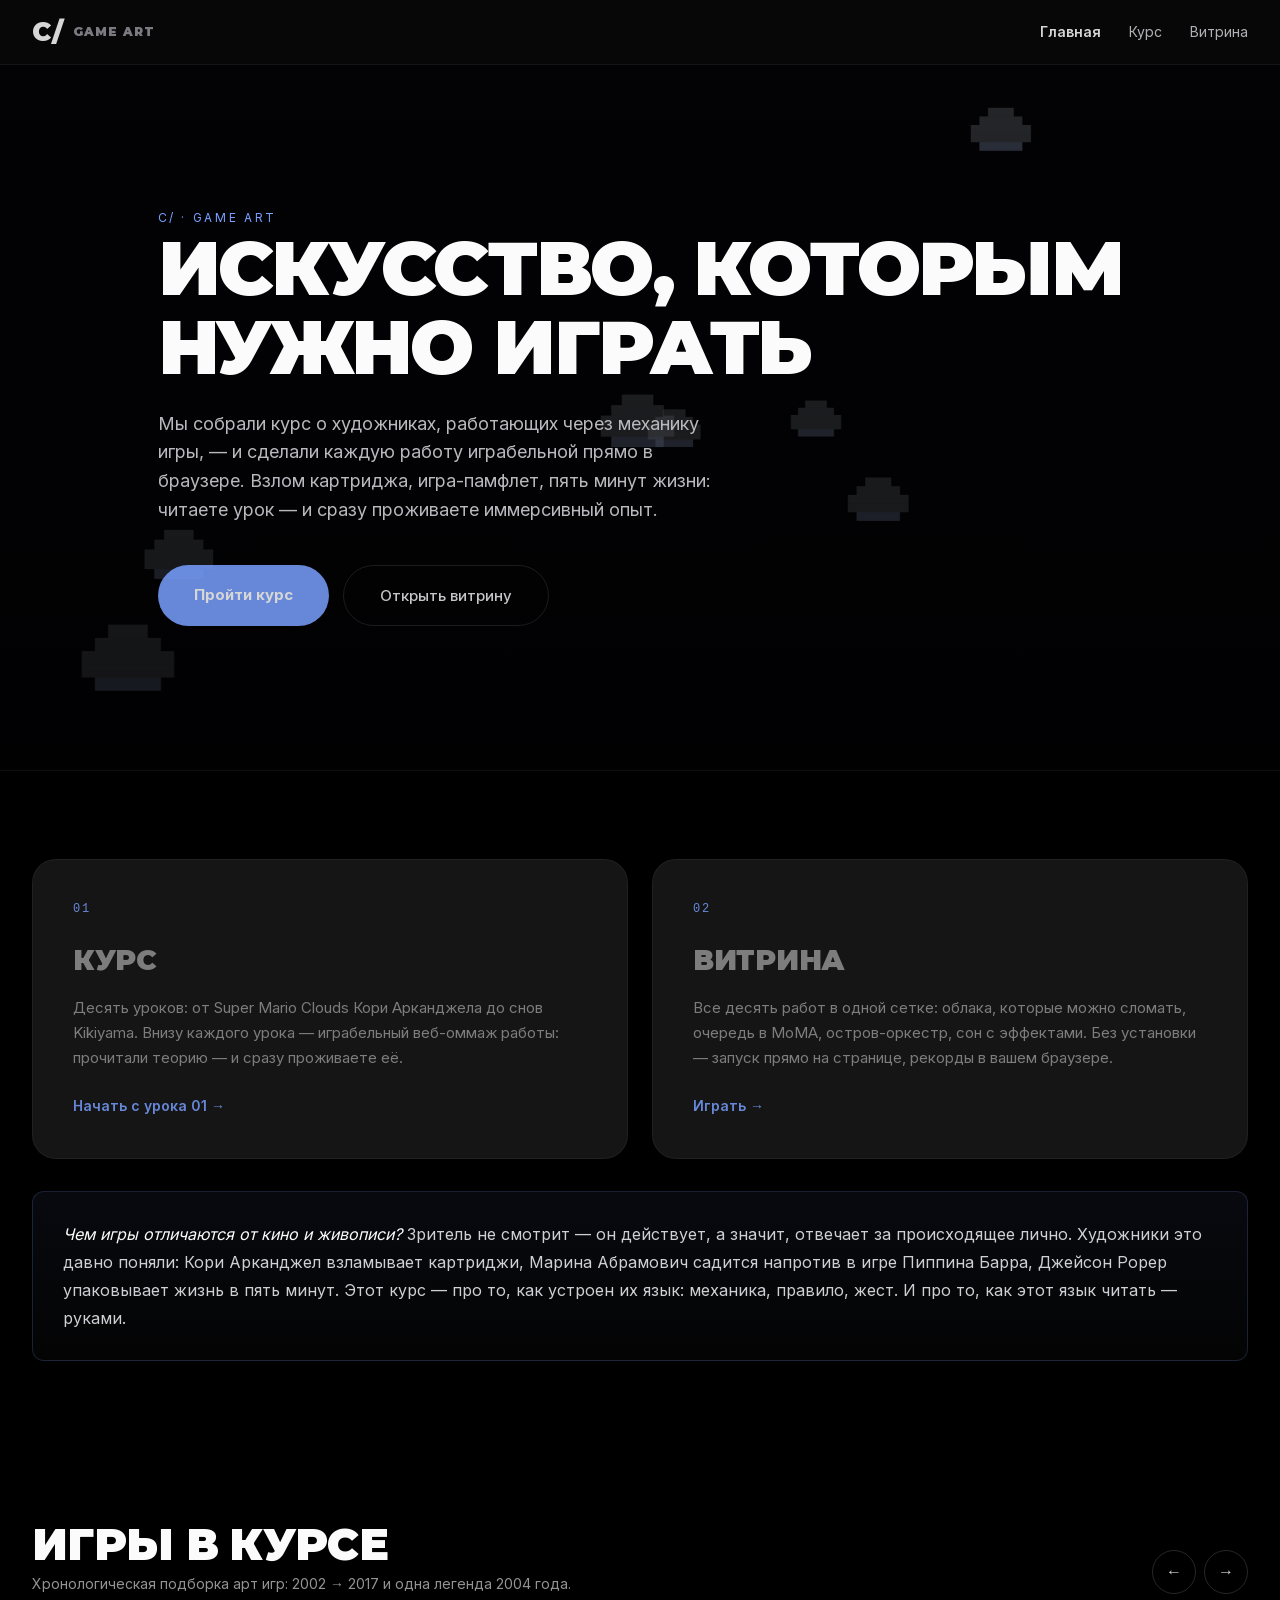
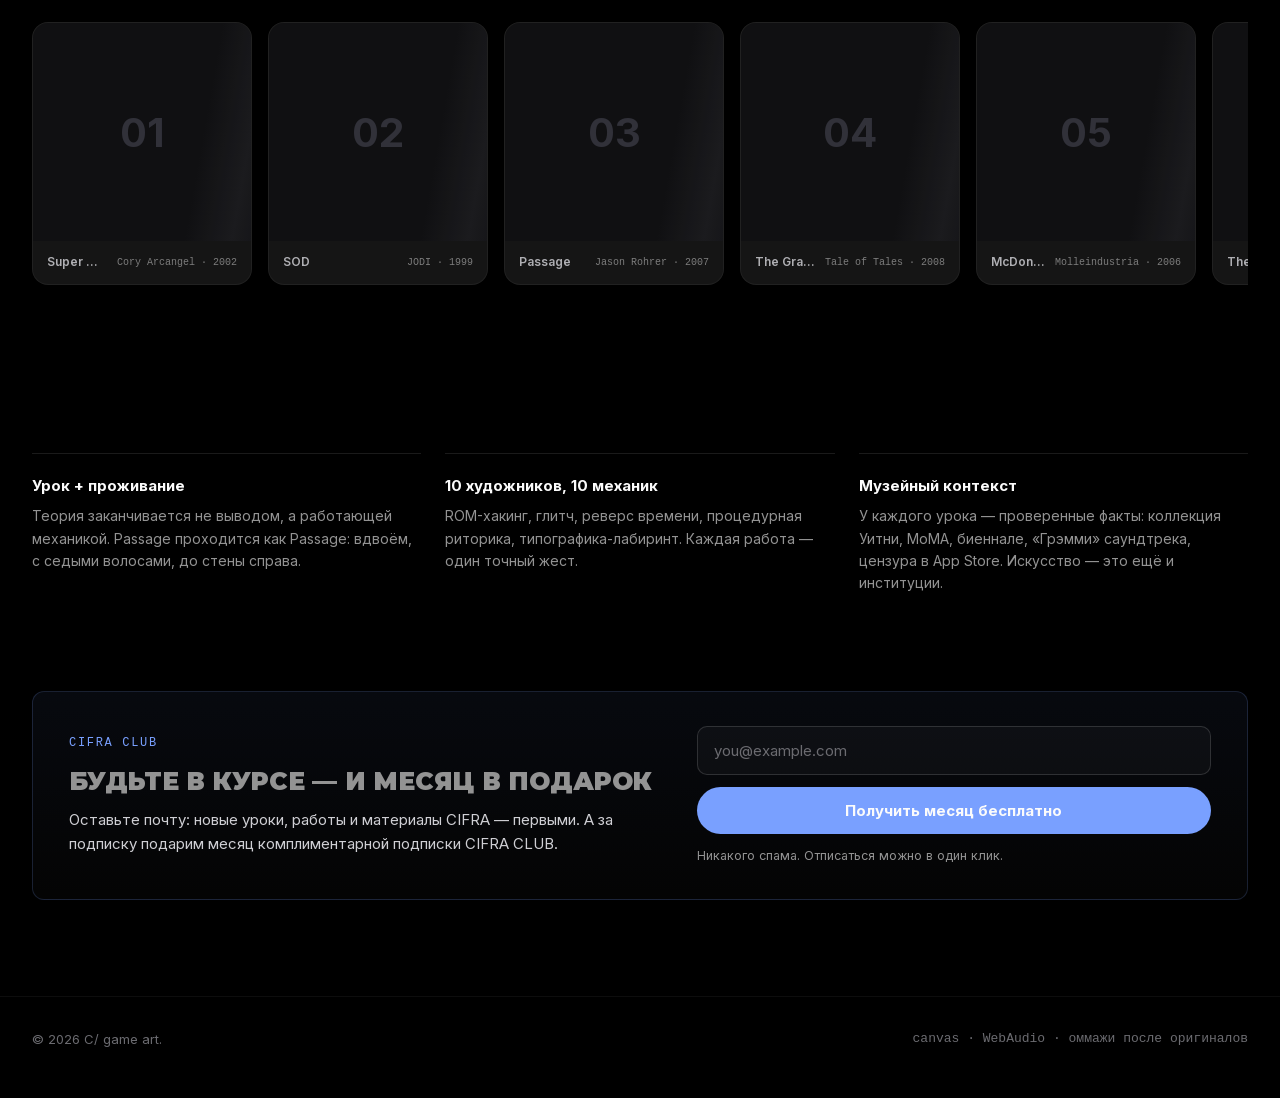
==== index.html @ 7f872459 "Тач-кнопки под игровым полем + ссылки на оригиналы (Steam/сайты) + фикс верстки урока" ====
<!DOCTYPE html>
<html lang="ru">
<head>
  <meta charset="UTF-8" />
  <meta name="viewport" content="width=device-width, initial-scale=1.0" />
  <title>C/ game art — курс и витрина арт-игр</title>
  <link rel="stylesheet" href="assets/styles.css" />
  <link rel="stylesheet" href="assets/games.css" />
</head>
<body>
  <header class="site-header">
    <div class="wrap">
      <a class="brand" href="index.html">C/<span class="brand-sub">game art</span></a>
      <nav class="nav">
        <a href="index.html" class="active">Главная</a>
        <a href="course.html">Курс</a>
        <a href="arcade.html">Витрина</a>
      </nav>
    </div>
  </header>

  <section class="landing-hero">
    <canvas id="heroCanvas"></canvas>
    <div class="wrap">
      <div class="ga-hero-kicker">C/ · Game Art</div>
      <h1>Искусство, которым<br />нужно играть</h1>
      <p class="hero-sub">Мы собрали курс о художниках, работающих через механику игры, — и сделали каждую работу играбельной прямо в браузере. Взлом картриджа, игра-памфлет, пять минут жизни: читаете урок — и сразу проживаете иммерсивный опыт.</p>
      <div class="hero-cta">
        <a class="btn btn-primary btn-xl" href="course.html">Пройти курс</a>
        <a class="btn btn-ghost btn-xl" href="arcade.html">Открыть витрину</a>
      </div>
    </div>
  </section>

  <main class="wrap">
    <div class="path-grid">
      <a class="path-card" href="course.html">
        <div class="num">01</div>
        <h3>Курс</h3>
        <p>Десять уроков: от Super Mario Clouds Кори Арканджела до снов Kikiyama. Внизу каждого урока — играбельный веб-оммаж работы: прочитали теорию — и сразу проживаете её.</p>
        <span class="go">Начать с урока 01 →</span>
      </a>
      <a class="path-card" href="arcade.html">
        <div class="num">02</div>
        <h3>Витрина</h3>
        <p>Все десять работ в одной сетке: облака, которые можно сломать, очередь в MoMA, остров-оркестр, сон с эффектами. Без установки — запуск прямо на странице, рекорды в вашем браузере.</p>
        <span class="go">Играть →</span>
      </a>
    </div>

    <div class="ga-manifesto">
      <p><em>Чем игры отличаются от кино и живописи?</em> Зритель не смотрит — он действует, а значит, отвечает за происходящее лично. Художники это давно поняли: Кори Арканджел взламывает картриджи, Марина Абрамович садится напротив в игре Пиппина Барра, Джейсон Рорер упаковывает жизнь в пять минут. Этот курс — про то, как устроен их язык: механика, правило, жест. И про то, как этот язык читать — руками.</p>
    </div>

    <section class="landing-gallery">
      <div class="section-head">
        <div>
          <h2>Игры в курсе</h2>
          <p>Хронологическая подборка арт игр: 2002 → 2017 и одна легенда 2004 года.</p>
        </div>
        <div class="lg-nav">
          <button class="lg-arrow" id="lgPrev" aria-label="Назад">←</button>
          <button class="lg-arrow" id="lgNext" aria-label="Вперёд">→</button>
        </div>
      </div>
      <div class="lg-track" id="lgTrack"></div>
    </section>

    <div class="features">
      <div class="feature">
        <h4>Урок + проживание</h4>
        <p>Теория заканчивается не выводом, а работающей механикой. Passage проходится как Passage: вдвоём, с седыми волосами, до стены справа.</p>
      </div>
      <div class="feature">
        <h4>10 художников, 10 механик</h4>
        <p>ROM-хакинг, глитч, реверс времени, процедурная риторика, типографика-лабиринт. Каждая работа — один точный жест.</p>
      </div>
      <div class="feature">
        <h4>Музейный контекст</h4>
        <p>У каждого урока — проверенные факты: коллекция Уитни, MoMA, биеннале, «Грэмми» саундтрека, цензура в App Store. Искусство — это ещё и институции.</p>
      </div>
    </div>

    <section class="ga-subscribe">
      <div class="ga-sub-text">
        <div class="ga-sub-kicker">CIFRA CLUB</div>
        <h3>Будьте в курсе — и месяц в подарок</h3>
        <p>Оставьте почту: новые уроки, работы и материалы CIFRA — первыми. А за подписку подарим месяц комплиментарной подписки CIFRA CLUB.</p>
      </div>
      <form class="ga-sub-form" id="subForm" novalidate>
        <input type="email" id="subEmail" placeholder="you@example.com" autocomplete="email" inputmode="email" required />
        <button type="submit" class="btn btn-primary">Получить месяц бесплатно</button>
        <p class="ga-sub-note">Никакого спама. Отписаться можно в один клик.</p>
      </form>
    </section>
  </main>

  <footer>
    <div class="wrap">
      <span>© 2026 C/ game art.</span>
      <span class="mono" style="color:#6b6b70;">canvas · WebAudio · оммажи после оригиналов</span>
    </div>
  </footer>

  <script>
    // Фон героя: пиксельные облака, дрейф и глитч-помехи (после Arcangel & JODI)
    (function () {
      const cv = document.getElementById('heroCanvas');
      const ctx = cv.getContext('2d');
      const reduced = window.matchMedia && window.matchMedia('(prefers-reduced-motion: reduce)').matches;
      let W = 0, H = 0, clouds = [], glitches = [], t = 0;
      function resize() {
        W = cv.width = cv.clientWidth; H = cv.height = cv.clientHeight;
        ctx.fillStyle = '#05060a'; ctx.fillRect(0, 0, W, H);
        clouds = [];
        const n = Math.max(6, Math.floor(W / 180));
        for (let i = 0; i < n; i++) clouds.push({ x: Math.random() * W, y: 30 + Math.random() * (H - 120), s: 0.7 + Math.random() * 1.3, v: 0.2 + Math.random() * 0.5 });
      }
      function cloud(x, y, k) {
        const u = 7 * k;
        ctx.fillStyle = 'rgba(235,238,255,0.16)';
        [[1,5],[0,7],[0,7],[1,5]].forEach((r, i) => ctx.fillRect(x + r[0] * u, y + i * u, r[1] * u, u));
        ctx.fillRect(x + 2 * u, y - u, 3 * u, u);
        ctx.fillStyle = 'rgba(121,160,255,0.10)';
        ctx.fillRect(x + u, y + 3 * u, 5 * u, u);
      }
      function frame() {
        t += 0.016;
        ctx.fillStyle = 'rgba(5,6,10,0.28)'; ctx.fillRect(0, 0, W, H);
        clouds.forEach(c => {
          c.x -= c.v; if (c.x < -140) { c.x = W + 40; c.y = 30 + Math.random() * (H - 120); }
          cloud(c.x, c.y, c.s);
        });
        // глитч-вспышки
        if (Math.random() < 0.03) glitches.push({ y: Math.random() * H, life: 0.12 + Math.random() * 0.15 });
        glitches = glitches.filter(g => (g.life -= 0.016) > 0);
        glitches.forEach(g => {
          ctx.fillStyle = Math.random() > 0.5 ? 'rgba(121,160,255,0.5)' : 'rgba(255,255,255,0.6)';
          ctx.fillRect(Math.random() * W * 0.8, g.y, 40 + Math.random() * 200, 3);
        });
        // редкий ASCII-шум
        if (Math.random() < 0.008) {
          ctx.font = '12px monospace'; ctx.fillStyle = 'rgba(155,227,107,0.5)';
          for (let i = 0; i < 6; i++) ctx.fillText(String.fromCharCode(33 + (Math.random() * 90) | 0), Math.random() * W, Math.random() * H);
        }
        if (!reduced) requestAnimationFrame(frame);
      }
      resize(); window.addEventListener('resize', resize);
      requestAnimationFrame(frame);
    })();

    // Лента работ: карточки-ссылки на витрину
    (function () {
      const track = document.getElementById('lgTrack');
      document.getElementById('lgPrev').addEventListener('click', () => track.scrollBy({ left: -480, behavior: 'smooth' }));
      document.getElementById('lgNext').addEventListener('click', () => track.scrollBy({ left: 480, behavior: 'smooth' }));
      const WORKS = [
        ['Super Mario Clouds', 'Cory Arcangel', '2002'],
        ['SOD', 'JODI', '1999'],
        ['Passage', 'Jason Rohrer', '2007'],
        ['The Graveyard', 'Tale of Tales', '2008'],
        ['McDonald\'s Videogame', 'Molleindustria', '2006'],
        ['The Artist Is Present', 'Pippin Barr', '2011'],
        ['Proteus', 'Ed Key & David Kanaga', '2013'],
        ['Everything', 'David OReilly', '2017'],
        ['DEVICE 6', 'Simogo', '2013'],
        ['Yume Nikki', 'Kikiyama', '2004'],
      ];
      WORKS.forEach((w, i) => {
        const a = document.createElement('a');
        a.className = 'lg-card';
        a.href = 'arcade.html';
        a.innerHTML = '<div class="lg-skeleton" style="display:flex;align-items:center;justify-content:center;color:#3a3a44;font:700 40px Inter,sans-serif;">' +
          String(i + 1).padStart(2, '0') + '</div>' +
          '<div class="lg-meta"><span class="lg-algo">' + w[0] + '</span><span class="lg-seed">' + w[1] + ' · ' + w[2] + '</span></div>';
        track.appendChild(a);
      });
    })();
  </script>

  <script>
    // Подписка CIFRA CLUB: валидация, сохранение локально, состояние «готово»
    (function () {
      const form = document.getElementById('subForm');
      if (!form) return;
      const KEY = 'ga-subscribers';
      const input = document.getElementById('subEmail');
      const done = (email) => {
        form.innerHTML = '<p class="ga-sub-ok">Готово! На <b>' + email.replace(/</g, '&lt;') +
          '</b> придёт письмо — месяц CIFRA CLUB уже ваш.</p>';
      };
      try {
        const saved = JSON.parse(localStorage.getItem(KEY) || '[]');
        if (saved.length) input.value = saved[saved.length - 1];
      } catch (e) { /* приватный режим */ }
      input.addEventListener('input', () => input.classList.remove('ga-sub-err'));
      form.addEventListener('submit', (e) => {
        e.preventDefault();
        const email = (input.value || '').trim();
        if (!/^[^\s@]+@[^\s@]+\.[^\s@]{2,}$/.test(email)) {
          input.classList.add('ga-sub-err');
          input.focus();
          return;
        }
        try {
          const list = JSON.parse(localStorage.getItem(KEY) || '[]');
          list.push(email);
          localStorage.setItem(KEY, JSON.stringify(list));
        } catch (err) { /* приватный режим */ }
        done(email);
      });
    })();
  </script>
</body>
</html>
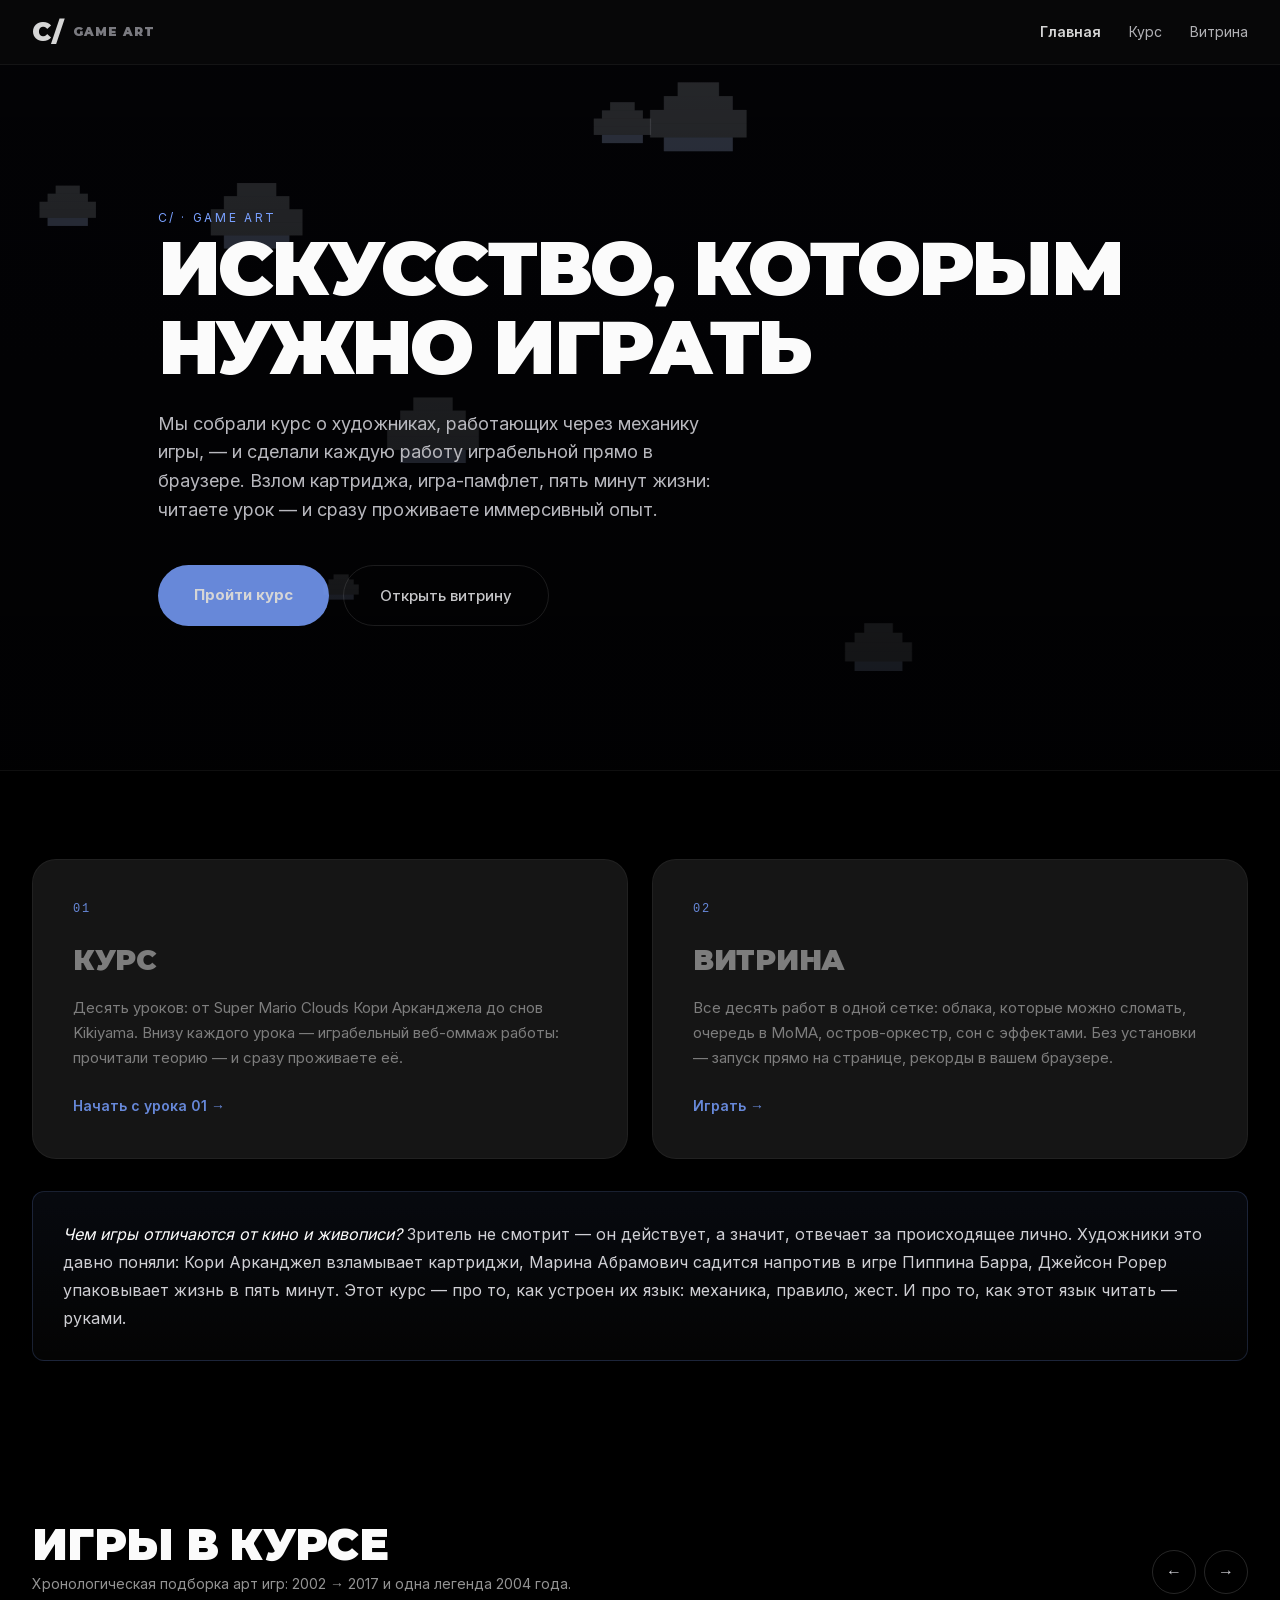
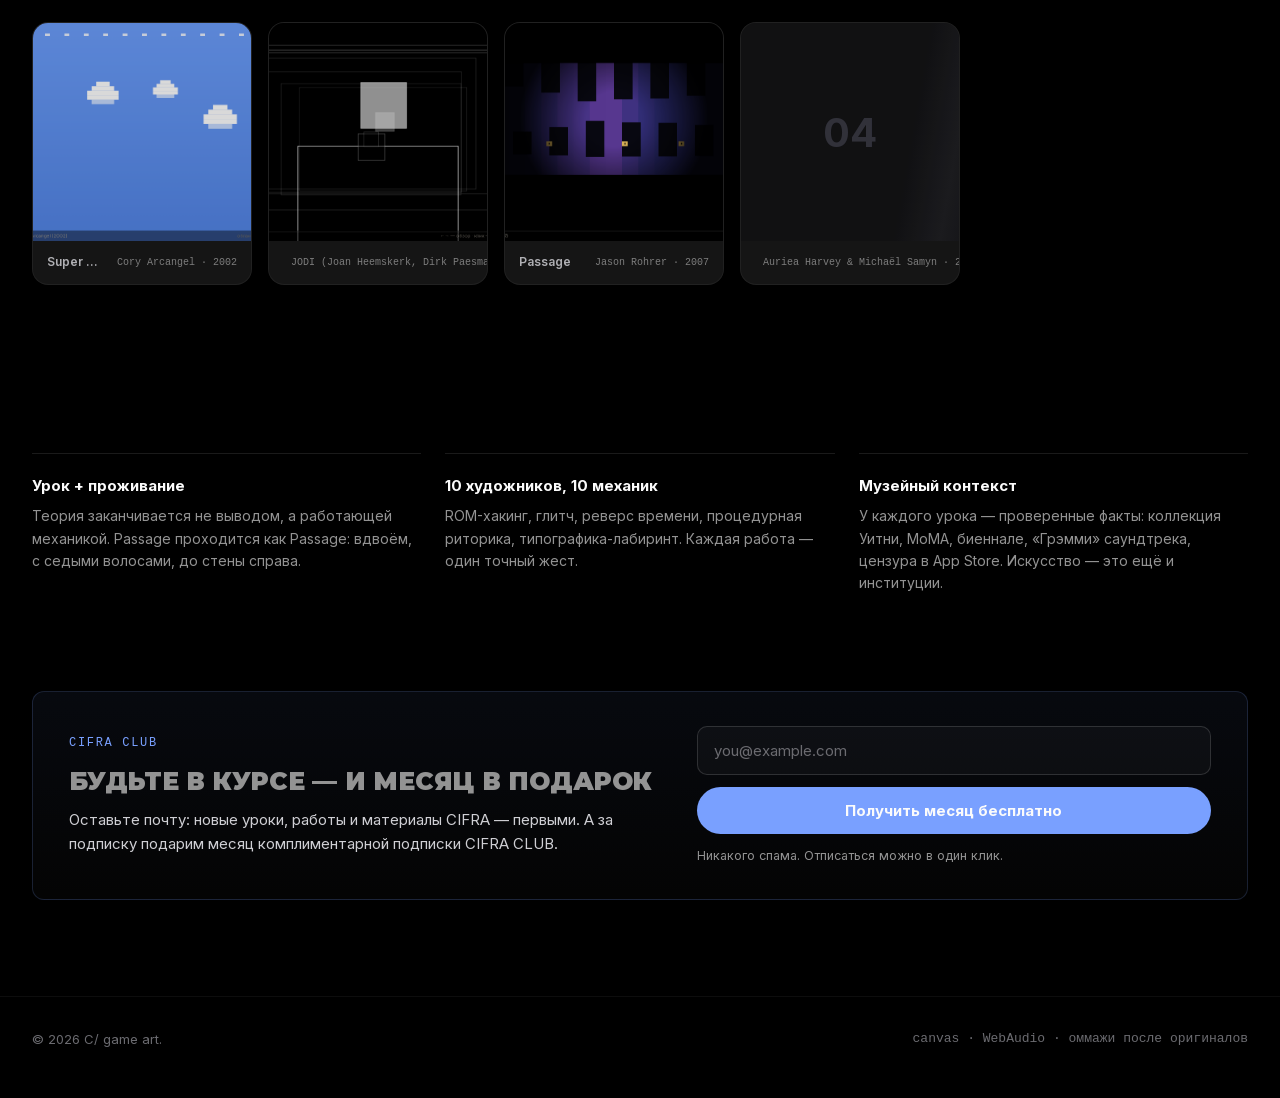
==== commit 7d01e1e1: "Тач-кнопки под игровым полем + ссылки на оригиналы (Steam/сайты) + фикс верстки урока" ====
--- a/index.html
+++ b/index.html
@@ -102,6 +102,8 @@
     </div>
   </footer>
 
+  <script src="assets/games-data.js"></script>
+  <script src="assets/games.js"></script>
   <script>
     // Фон героя: пиксельные облака, дрейф и глитч-помехи (после Arcangel & JODI)
     (function () {
@@ -149,31 +151,46 @@
       requestAnimationFrame(frame);
     })();
 
-    // Лента работ: карточки-ссылки на витрину
+    // Лента работ: карточки-ссылки на витрину + живые миниатюры из движка
     (function () {
       const track = document.getElementById('lgTrack');
       document.getElementById('lgPrev').addEventListener('click', () => track.scrollBy({ left: -480, behavior: 'smooth' }));
       document.getElementById('lgNext').addEventListener('click', () => track.scrollBy({ left: 480, behavior: 'smooth' }));
-      const WORKS = [
-        ['Super Mario Clouds', 'Cory Arcangel', '2002'],
-        ['SOD', 'JODI', '1999'],
-        ['Passage', 'Jason Rohrer', '2007'],
-        ['The Graveyard', 'Tale of Tales', '2008'],
-        ['McDonald\'s Videogame', 'Molleindustria', '2006'],
-        ['The Artist Is Present', 'Pippin Barr', '2011'],
-        ['Proteus', 'Ed Key & David Kanaga', '2013'],
-        ['Everything', 'David OReilly', '2017'],
-        ['DEVICE 6', 'Simogo', '2013'],
-        ['Yume Nikki', 'Kikiyama', '2004'],
-      ];
-      WORKS.forEach((w, i) => {
+      GAME_COURSE.forEach((L, i) => {
         const a = document.createElement('a');
         a.className = 'lg-card';
         a.href = 'arcade.html';
         a.innerHTML = '<div class="lg-skeleton" style="display:flex;align-items:center;justify-content:center;color:#3a3a44;font:700 40px Inter,sans-serif;">' +
           String(i + 1).padStart(2, '0') + '</div>' +
-          '<div class="lg-meta"><span class="lg-algo">' + w[0] + '</span><span class="lg-seed">' + w[1] + ' · ' + w[2] + '</span></div>';
+          '<img class="lg-thumb" alt="' + L.work + '" style="display:none;" />' +
+          '<div class="lg-meta"><span class="lg-algo">' + L.work + '</span><span class="lg-seed">' + L.artist + ' · ' + L.year + '</span></div>';
         track.appendChild(a);
+      });
+      // миниатюры: прогоняем каждую игру в фоне, ждём прорисовки кадров
+      function captureThumb(L, img, skeleton, delay) {
+        setTimeout(() => {
+          const host = document.createElement('div');
+          host.style.cssText = 'position:fixed;left:-9999px;top:0;width:640px;';
+          document.body.appendChild(host);
+          const api = GameArt.mountGame(host, L.game, {});
+          let frames = 0;
+          (function pump() {
+            if (++frames >= 45) {
+              try {
+                img.src = api.canvas.toDataURL('image/png');
+                img.style.display = 'block';
+                skeleton.style.display = 'none';
+              } catch (e) { }
+              api.destroy(); host.remove();
+              return;
+            }
+            requestAnimationFrame(pump);
+          })();
+        }, delay);
+      }
+      document.querySelectorAll('.lg-thumb').forEach((img, i) => {
+        const L = GAME_COURSE[i];
+        captureThumb(L, img, img.previousElementSibling, 100 + i * 150);
       });
     })();
   </script>
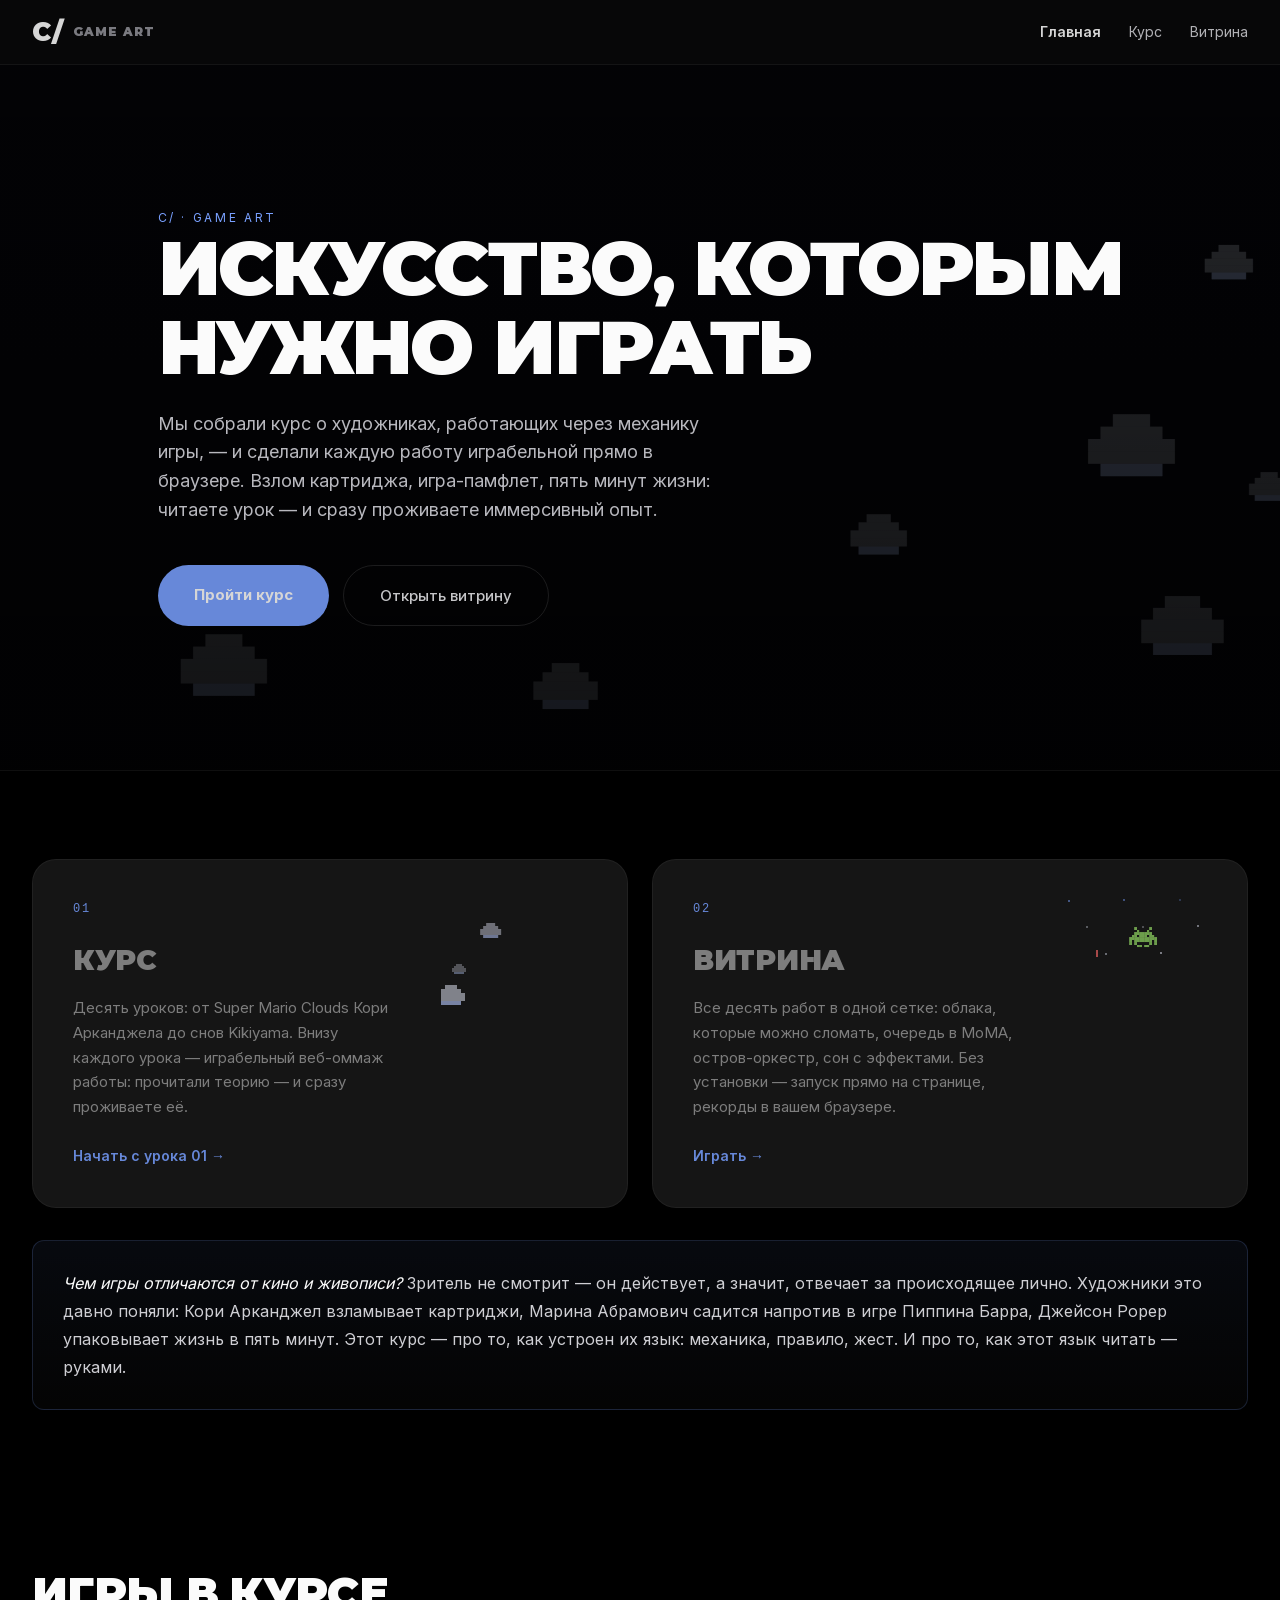
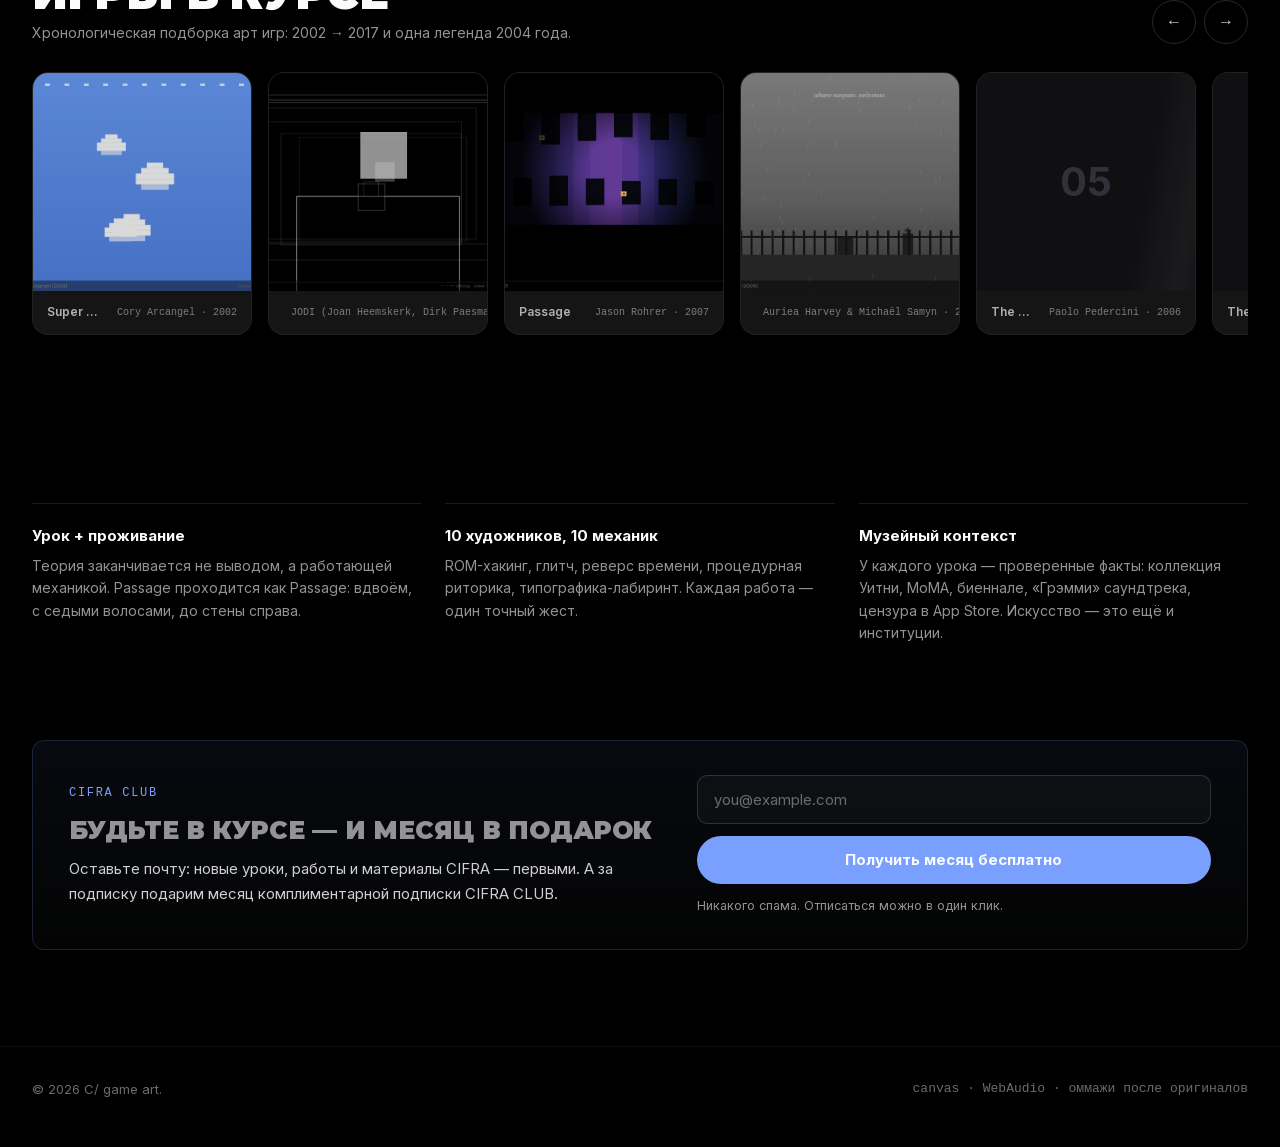
==== commit f1df6cc2: "Тач-кнопки под игровым полем + ссылки на оригиналы (Steam/сайты) + фикс верстки урока" ====
--- a/index.html
+++ b/index.html
@@ -36,12 +36,14 @@
     <div class="path-grid">
       <a class="path-card" href="course.html">
         <div class="num">01</div>
+        <canvas class="path-art" id="artCourse" width="300" height="220" aria-hidden="true"></canvas>
         <h3>Курс</h3>
         <p>Десять уроков: от Super Mario Clouds Кори Арканджела до снов Kikiyama. Внизу каждого урока — играбельный веб-оммаж работы: прочитали теорию — и сразу проживаете её.</p>
         <span class="go">Начать с урока 01 →</span>
       </a>
       <a class="path-card" href="arcade.html">
         <div class="num">02</div>
+        <canvas class="path-art" id="artArcade" width="300" height="220" aria-hidden="true"></canvas>
         <h3>Витрина</h3>
         <p>Все десять работ в одной сетке: облака, которые можно сломать, очередь в MoMA, остров-оркестр, сон с эффектами. Без установки — запуск прямо на странице, рекорды в вашем браузере.</p>
         <span class="go">Играть →</span>
@@ -149,6 +151,72 @@
       }
       resize(); window.addEventListener('resize', resize);
       requestAnimationFrame(frame);
+    })();
+
+    // Пиксель-арт в карточках путей: облака (после Arcangel) и восьмибитный пришелец
+    (function () {
+      const reduced = window.matchMedia && window.matchMedia('(prefers-reduced-motion: reduce)').matches;
+      function setup(id, draw) {
+        const cv = document.getElementById(id);
+        if (!cv) return;
+        const ctx = cv.getContext('2d');
+        const W = cv.width, H = cv.height;
+        let t = Math.random() * 40;
+        (function frame() {
+          t += 0.016;
+          ctx.clearRect(0, 0, W, H);
+          draw(ctx, W, H, t);
+          if (!reduced) requestAnimationFrame(frame);
+        })();
+      }
+      function cloud(ctx, x, y, u, alpha) {
+        ctx.fillStyle = 'rgba(235,238,255,' + alpha + ')';
+        [[1, 5], [0, 7], [0, 7], [1, 5]].forEach((r, i) => ctx.fillRect(x + r[0] * u, y + i * u, r[1] * u, u));
+        ctx.fillRect(x + 2 * u, y - u, 3 * u, u);
+        ctx.fillStyle = 'rgba(121,160,255,' + (alpha * 0.55) + ')';
+        ctx.fillRect(x + u, y + 3 * u, 5 * u, u);
+      }
+      // 01 Курс: медленный дрейф облаков разного масштаба
+      setup('artCourse', (ctx, W, H, t) => {
+        const wrap = (x, sp) => ((((x - t * sp) % (W + 140)) + (W + 140)) % (W + 140)) - 70;
+        cloud(ctx, wrap(20, 10), 60, 6, 0.5);
+        cloud(ctx, wrap(150, 16), 140, 4, 0.35);
+        cloud(ctx, wrap(280, 7), 185, 8, 0.6);
+      });
+      // 02 Витрина: пришелец, мерцающие звёзды и редкие выстрелы
+      const INV = [
+        '..X.....X..',
+        '...X...X...',
+        '..XXXXXXX..',
+        '.XX.XXX.XX.',
+        'XXXXXXXXXXX',
+        'X.XXXXXXX.X',
+        'X.X.....X.X',
+        '...XX.XX...'
+      ];
+      setup('artArcade', (ctx, W, H, t) => {
+        for (let i = 0; i < 8; i++) {
+          const sx = (i * 37 + 13) % W, sy = (i * 53 + 7) % (H - 60);
+          const a = 0.22 + 0.35 * Math.abs(Math.sin(t * 1.5 + i * 1.31));
+          ctx.fillStyle = i % 3 ? 'rgba(235,238,255,' + a + ')' : 'rgba(121,160,255,' + a + ')';
+          ctx.fillRect(sx, sy, 4, 4);
+        }
+        const px = 5, bw = INV[0].length * px;
+        const bx = (W - bw) / 2 + Math.sin(t * 0.8) * 20;
+        const by = 62 + Math.sin(t * 2.1) * 5;
+        ctx.fillStyle = 'rgba(155,227,107,0.8)';
+        INV.forEach((row, ry) => {
+          for (let cx = 0; cx < row.length; cx++)
+            if (row[cx] === 'X') ctx.fillRect(bx + cx * px, by + ry * px, px, px);
+        });
+        [70, 152, 232].forEach((sx, i) => {
+          const ph = (t * 0.85 + i * 0.83) % 2.6;
+          if (ph < 1) {
+            ctx.fillStyle = 'rgba(255,107,107,0.75)';
+            ctx.fillRect(sx, H - 16 - ph * (H - 70), 4, 14);
+          }
+        });
+      });
     })();
 
     // Лента работ: карточки-ссылки на витрину + живые миниатюры из движка
--- a/assets/games.css
+++ b/assets/games.css
@@ -202,6 +202,21 @@
   .ga-subscribe { grid-template-columns: 1fr; gap: 22px; padding: 26px 22px; }
 }
 
+/* пиксель-арт в карточках путей на главной */
+.path-card { position: relative; overflow: hidden; }
+.path-art {
+  display: block; width: 150px; height: 110px;
+  margin: 4px 0 18px; pointer-events: none;
+  image-rendering: pixelated;
+}
+@media (min-width: 721px) {
+  .path-card { padding-right: 230px; }
+  .path-art { position: absolute; top: 36px; right: 36px; margin: 0; }
+}
+@media (max-width: 720px) {
+  .path-art { width: 132px; height: 97px; }
+}
+
 @media (max-width: 720px) {
   .arc-modal-box { padding: 12px; }
 }
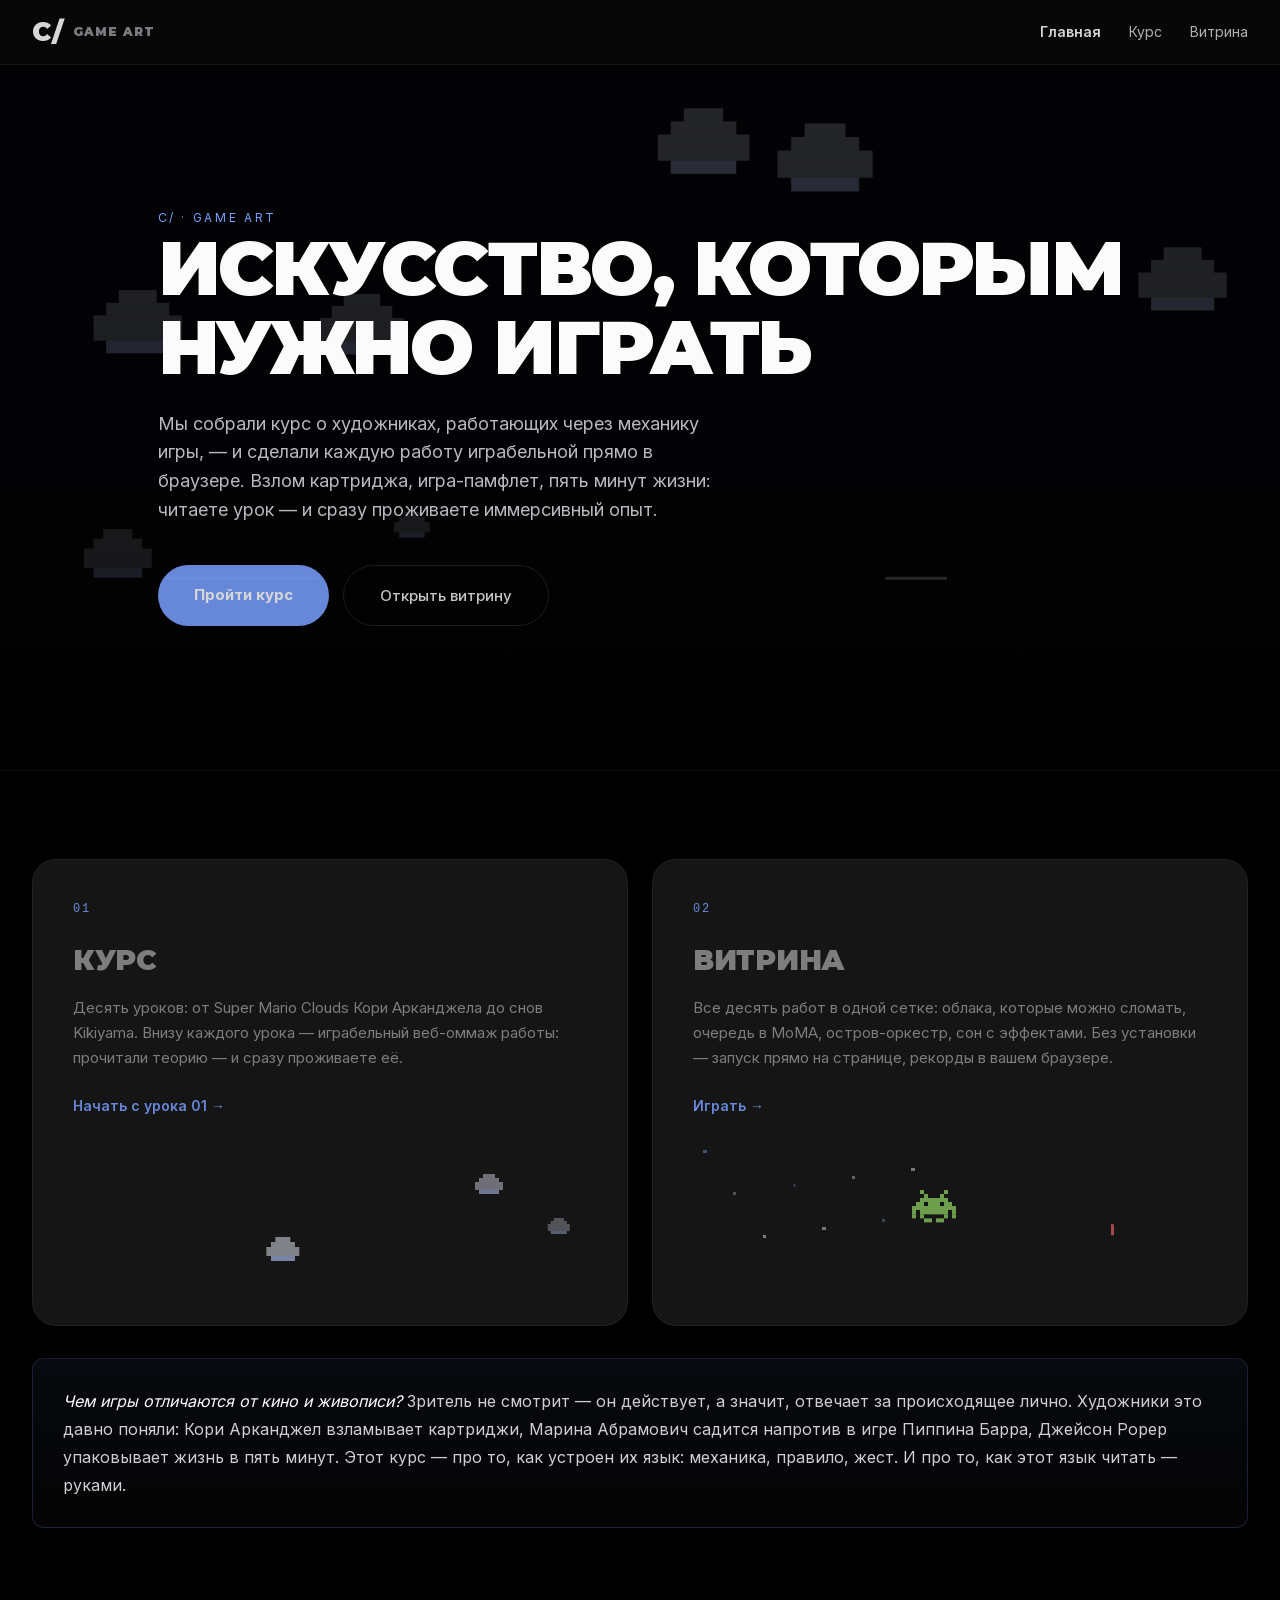
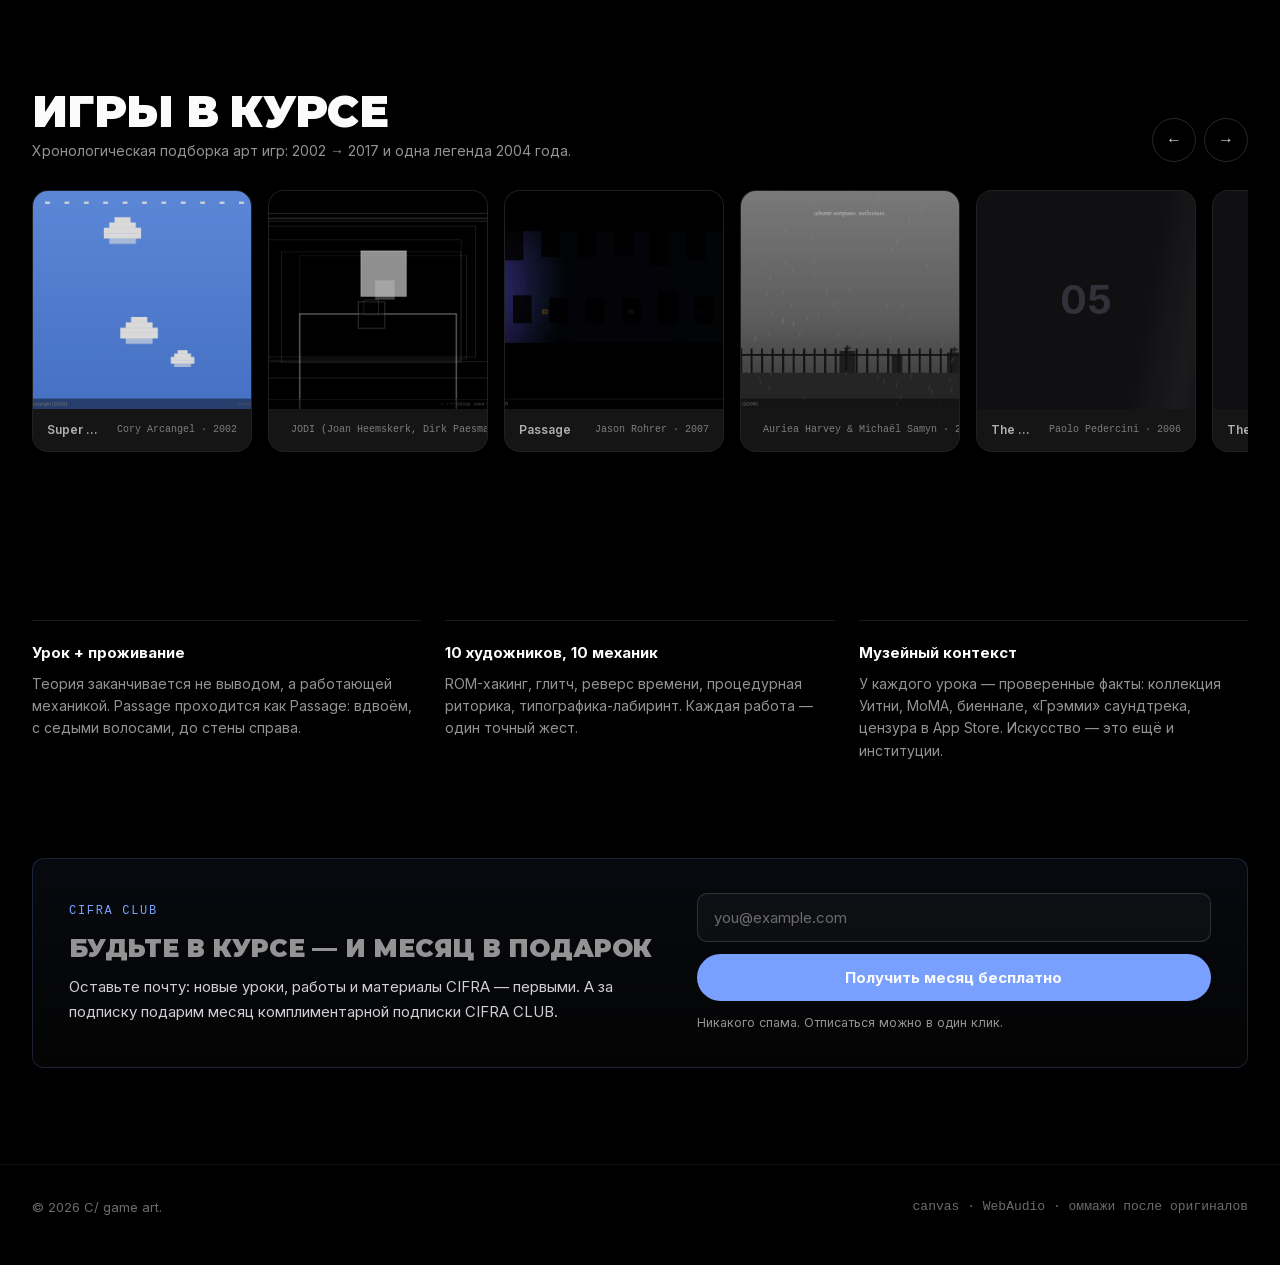
==== commit 15764f4e: "Главная: пиксель-арт полосой под текстом карточек" ====
--- a/index.html
+++ b/index.html
@@ -36,17 +36,17 @@
     <div class="path-grid">
       <a class="path-card" href="course.html">
         <div class="num">01</div>
-        <canvas class="path-art" id="artCourse" width="300" height="220" aria-hidden="true"></canvas>
         <h3>Курс</h3>
         <p>Десять уроков: от Super Mario Clouds Кори Арканджела до снов Kikiyama. Внизу каждого урока — играбельный веб-оммаж работы: прочитали теорию — и сразу проживаете её.</p>
         <span class="go">Начать с урока 01 →</span>
+        <canvas class="path-art" id="artCourse" width="640" height="176" aria-hidden="true"></canvas>
       </a>
       <a class="path-card" href="arcade.html">
         <div class="num">02</div>
-        <canvas class="path-art" id="artArcade" width="300" height="220" aria-hidden="true"></canvas>
         <h3>Витрина</h3>
         <p>Все десять работ в одной сетке: облака, которые можно сломать, очередь в MoMA, остров-оркестр, сон с эффектами. Без установки — запуск прямо на странице, рекорды в вашем браузере.</p>
         <span class="go">Играть →</span>
+        <canvas class="path-art" id="artArcade" width="640" height="176" aria-hidden="true"></canvas>
       </a>
     </div>
 
@@ -179,9 +179,9 @@
       // 01 Курс: медленный дрейф облаков разного масштаба
       setup('artCourse', (ctx, W, H, t) => {
         const wrap = (x, sp) => ((((x - t * sp) % (W + 140)) + (W + 140)) % (W + 140)) - 70;
-        cloud(ctx, wrap(20, 10), 60, 6, 0.5);
-        cloud(ctx, wrap(150, 16), 140, 4, 0.35);
-        cloud(ctx, wrap(280, 7), 185, 8, 0.6);
+        cloud(ctx, wrap(30, 12), 42, 5, 0.5);
+        cloud(ctx, wrap(260, 19), 96, 4, 0.35);
+        cloud(ctx, wrap(470, 8), 122, 6, 0.6);
       });
       // 02 Витрина: пришелец, мерцающие звёзды и редкие выстрелы
       const INV = [
@@ -209,11 +209,11 @@
           for (let cx = 0; cx < row.length; cx++)
             if (row[cx] === 'X') ctx.fillRect(bx + cx * px, by + ry * px, px, px);
         });
-        [70, 152, 232].forEach((sx, i) => {
+        [120, 320, 520].forEach((sx, i) => {
           const ph = (t * 0.85 + i * 0.83) % 2.6;
           if (ph < 1) {
             ctx.fillStyle = 'rgba(255,107,107,0.75)';
-            ctx.fillRect(sx, H - 16 - ph * (H - 70), 4, 14);
+            ctx.fillRect(sx, H - 14 - ph * (H - 70), 4, 14);
           }
         });
       });
--- a/assets/games.css
+++ b/assets/games.css
@@ -202,19 +202,12 @@
   .ga-subscribe { grid-template-columns: 1fr; gap: 22px; padding: 26px 22px; }
 }
 
-/* пиксель-арт в карточках путей на главной */
-.path-card { position: relative; overflow: hidden; }
+/* пиксель-арт в карточках путей на главной: полоса под текстом */
+.path-card { overflow: hidden; }
 .path-art {
-  display: block; width: 150px; height: 110px;
-  margin: 4px 0 18px; pointer-events: none;
+  display: block; width: 100%; height: auto;
+  margin: 26px auto 0; pointer-events: none;
   image-rendering: pixelated;
-}
-@media (min-width: 721px) {
-  .path-card { padding-right: 230px; }
-  .path-art { position: absolute; top: 36px; right: 36px; margin: 0; }
-}
-@media (max-width: 720px) {
-  .path-art { width: 132px; height: 97px; }
 }
 
 @media (max-width: 720px) {
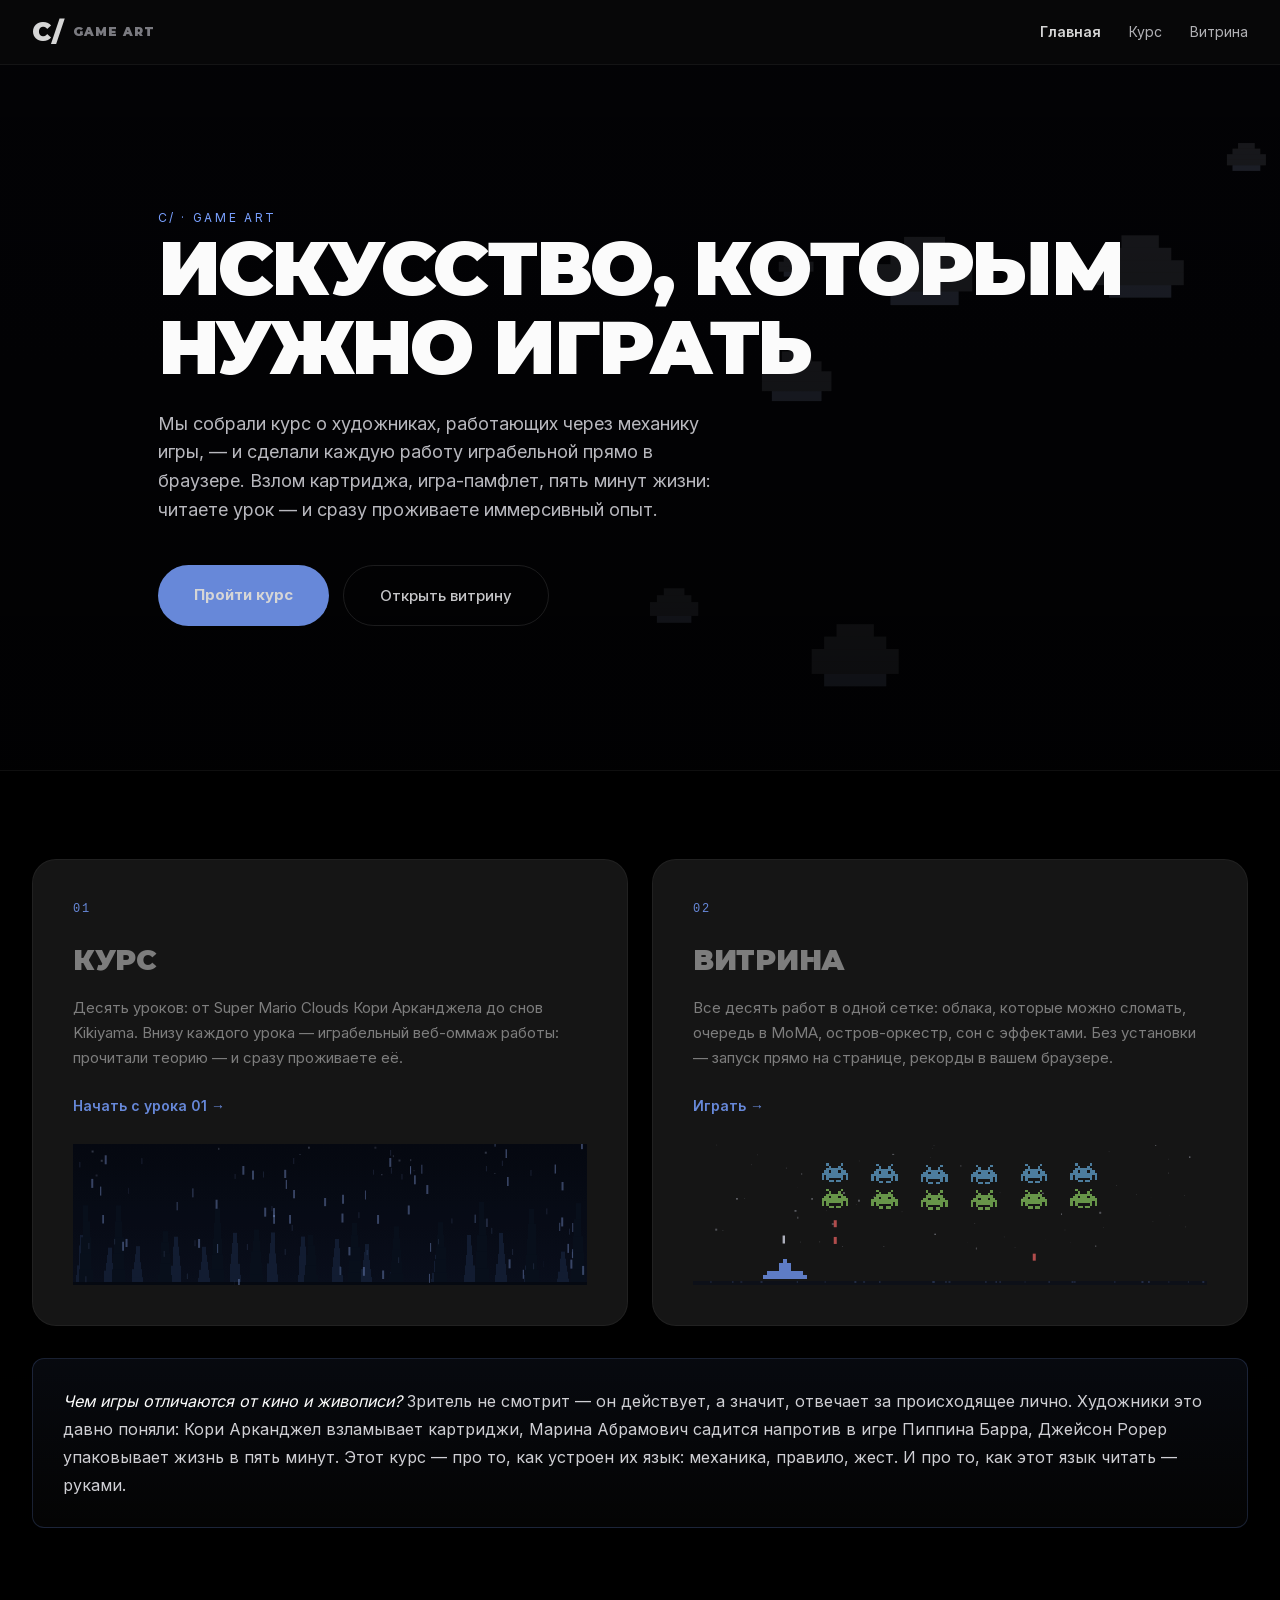
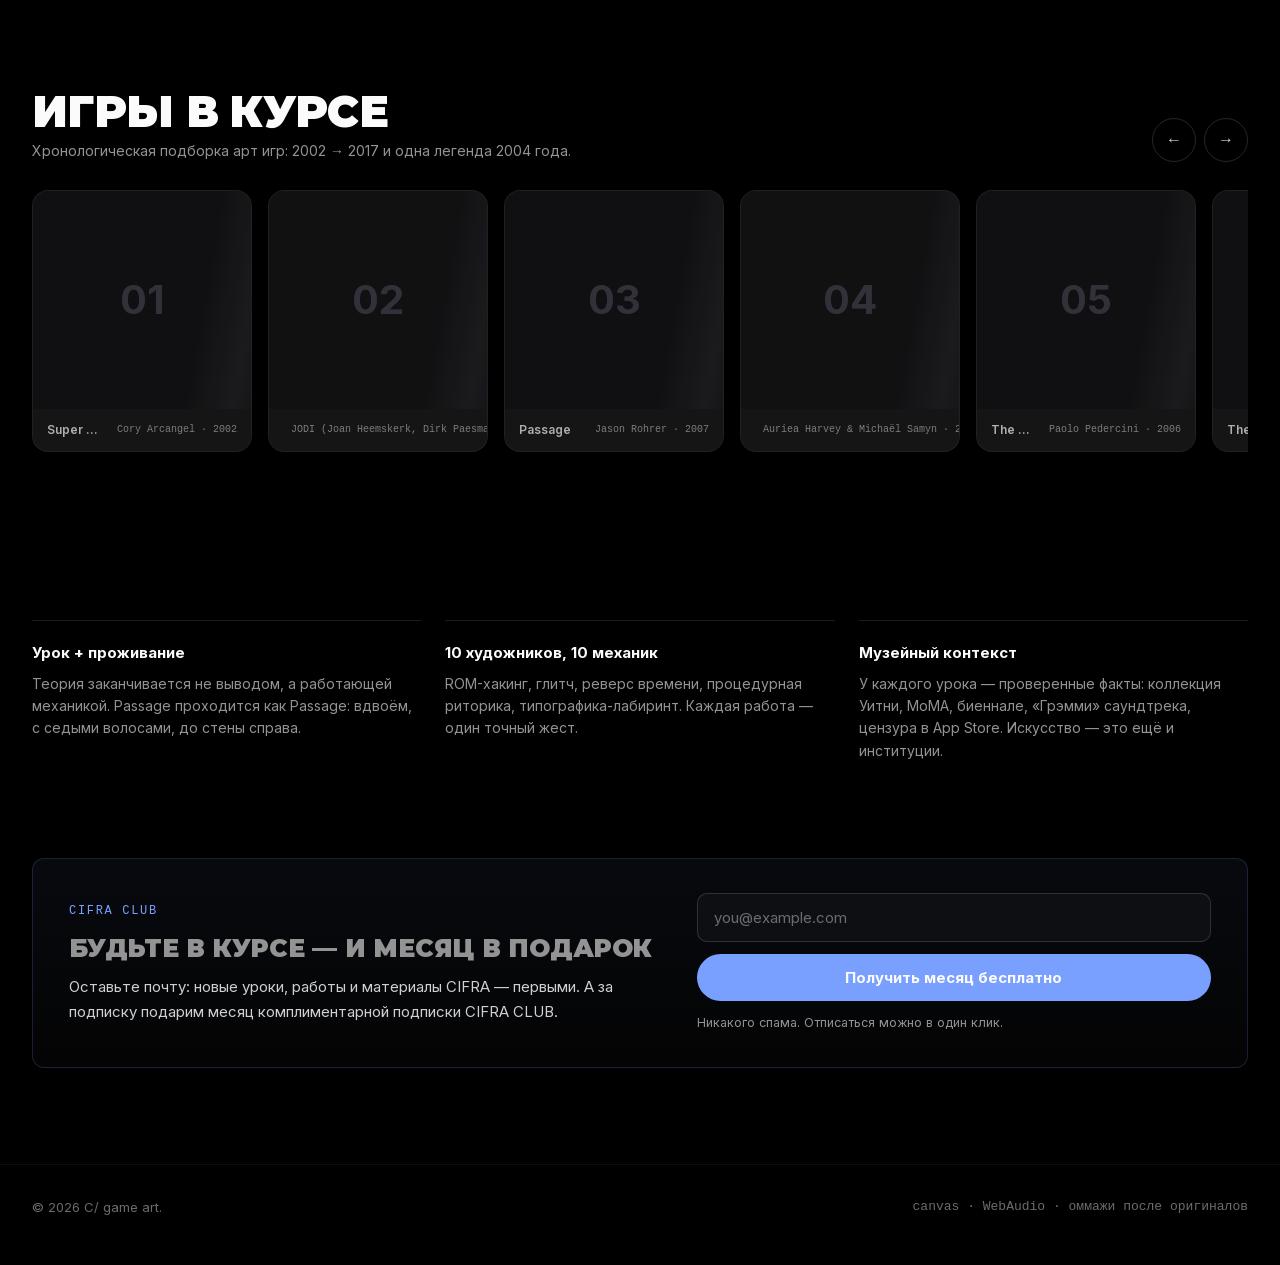
==== commit 8d5f5e43: "Главная: концептуальный пиксель-арт — лес с дождём и молниями, флотилия пришельцев" ====
--- a/index.html
+++ b/index.html
@@ -153,7 +153,8 @@
       requestAnimationFrame(frame);
     })();
 
-    // Пиксель-арт в карточках путей: облака (после Arcangel) и восьмибитный пришелец
+    // Пиксель-арт в карточках путей: ночной лес с дождём и молниями (Курс),
+    // восьмибитная битва под звёздами — флотилия пришельцев против корабля (Витрина)
     (function () {
       const reduced = window.matchMedia && window.matchMedia('(prefers-reduced-motion: reduce)').matches;
       function setup(id, draw) {
@@ -169,21 +170,98 @@
           if (!reduced) requestAnimationFrame(frame);
         })();
       }
-      function cloud(ctx, x, y, u, alpha) {
-        ctx.fillStyle = 'rgba(235,238,255,' + alpha + ')';
-        [[1, 5], [0, 7], [0, 7], [1, 5]].forEach((r, i) => ctx.fillRect(x + r[0] * u, y + i * u, r[1] * u, u));
-        ctx.fillRect(x + 2 * u, y - u, 3 * u, u);
-        ctx.fillStyle = 'rgba(121,160,255,' + (alpha * 0.55) + ')';
-        ctx.fillRect(x + u, y + 3 * u, 5 * u, u);
-      }
-      // 01 Курс: медленный дрейф облаков разного масштаба
+      function hash(n) { const x = Math.sin(n * 127.1 + 311.7) * 43758.5453; return x - Math.floor(x); }
+      function sprite(ctx, rows, x, y, px, color) {
+        ctx.fillStyle = color;
+        rows.forEach((row, ry) => {
+          for (let cx = 0; cx < row.length; cx++)
+            if (row[cx] === 'X') ctx.fillRect(Math.round(x + cx * px), Math.round(y + ry * px), px, px);
+        });
+      }
+      function pine(ctx, x, baseY, h, w, color) {
+        ctx.fillStyle = color;
+        const steps = 5;
+        for (let i = 0; i < steps; i++) {
+          const yy = baseY - h + Math.round((h / steps) * i);
+          const ww = Math.max(2, Math.round(w * (0.3 + 0.7 * (i / steps))));
+          ctx.fillRect(Math.round(x - ww / 2), yy, ww, Math.ceil(h / steps) + 1);
+        }
+      }
+      function bolt(ctx, seed, W, flash) {
+        const x0 = 60 + seed * (W - 120);
+        ctx.lineWidth = 2;
+        ctx.strokeStyle = 'rgba(245,248,255,' + (0.9 * flash) + ')';
+        ctx.beginPath();
+        let y = -6, bx = x0;
+        ctx.moveTo(bx, y);
+        while (y < 96) {
+          bx += (hash(y * 3.7 + seed * 91) - 0.5) * 30;
+          y += 10 + hash(y * 1.3 + seed * 17) * 9;
+          ctx.lineTo(bx, y);
+        }
+        ctx.stroke();
+        ctx.lineWidth = 5;
+        ctx.strokeStyle = 'rgba(180,205,255,' + (0.3 * flash) + ')';
+        ctx.stroke();
+      }
+
+      // 01 Курс: невысокий пиксельный лес, дождь и редкие молнии
       setup('artCourse', (ctx, W, H, t) => {
-        const wrap = (x, sp) => ((((x - t * sp) % (W + 140)) + (W + 140)) % (W + 140)) - 70;
-        cloud(ctx, wrap(30, 12), 42, 5, 0.5);
-        cloud(ctx, wrap(260, 19), 96, 4, 0.35);
-        cloud(ctx, wrap(470, 8), 122, 6, 0.6);
+        const sky = ctx.createLinearGradient(0, 0, 0, H);
+        sky.addColorStop(0, '#070a14');
+        sky.addColorStop(1, '#0b1120');
+        ctx.fillStyle = sky;
+        ctx.fillRect(0, 0, W, H);
+
+        // вспышка: цикл 9с, молния в последней доле цикла
+        const cyc = Math.floor(t / 9);
+        const ph = (t % 9) / 9;
+        let flash = 0;
+        if (ph > 0.88) {
+          const u = (ph - 0.88) / 0.12;
+          flash = Math.max(0, Math.sin(u * Math.PI) * (0.6 + 0.4 * Math.sin(u * 34)));
+        }
+        if (flash > 0.25) bolt(ctx, hash(cyc * 7.3), W, flash);
+
+        // тусклые звёзды в просветах неба
+        for (let i = 0; i < 14; i++) {
+          const a = 0.1 + 0.16 * Math.abs(Math.sin(t * 0.9 + i * 2.1));
+          ctx.fillStyle = 'rgba(200,214,255,' + a + ')';
+          ctx.fillRect(hash(i * 3.1) * W, hash(i * 5.7) * 44, 2, 2);
+        }
+
+        // лес: дальняя и ближняя древесные полосы
+        for (let i = 0; i < 17; i++) {
+          pine(ctx, i * 40 + hash(i * 1.7) * 14, H, 38 + hash(i * 2.9) * 30, 16, '#16223a');
+        }
+        for (let i = 0; i < 12; i++) {
+          pine(ctx, i * 56 + hash(i * 4.3) * 20, H, 62 + hash(i * 6.1) * 46, 20, '#0a1220');
+        }
+        // земля
+        ctx.fillStyle = '#070b14';
+        ctx.fillRect(0, H - 4, W, 4);
+
+        // дождь — две глубины, дальняя светлее и медленнее
+        for (let layer = 0; layer < 2; layer++) {
+          const n = layer ? 60 : 45;
+          ctx.fillStyle = layer ? 'rgba(150,180,255,0.4)' : 'rgba(150,180,255,0.16)';
+          for (let i = 0; i < n; i++) {
+            const k = i + layer * 100;
+            const sp = layer ? 300 : 170;
+            const x = (hash(k * 3.3) * (W + 40) + t * 22) % (W + 40) - 20;
+            const y = (hash(k * 7.9) * H + t * sp) % (H + 16) - 8;
+            ctx.fillRect(x, y, layer ? 2 : 1, layer ? 11 : 7);
+          }
+        }
+
+        // заливка вспышкой поверх всей сцены
+        if (flash > 0.01) {
+          ctx.fillStyle = 'rgba(205,218,255,' + (flash * 0.22) + ')';
+          ctx.fillRect(0, 0, W, H);
+        }
       });
-      // 02 Витрина: пришелец, мерцающие звёзды и редкие выстрелы
+
+      // 02 Витрина: звёздный небосвод, марширующая флотилия и корабль игрока
       const INV = [
         '..X.....X..',
         '...X...X...',
@@ -194,28 +272,72 @@
         'X.X.....X.X',
         '...XX.XX...'
       ];
+      const SHIP = [
+        '.....X.....',
+        '....XXX....',
+        '....XXX....',
+        '.XXXXXXXXX.',
+        'XXXXXXXXXXX'
+      ];
       setup('artArcade', (ctx, W, H, t) => {
-        for (let i = 0; i < 8; i++) {
-          const sx = (i * 37 + 13) % W, sy = (i * 53 + 7) % (H - 60);
-          const a = 0.22 + 0.35 * Math.abs(Math.sin(t * 1.5 + i * 1.31));
-          ctx.fillStyle = i % 3 ? 'rgba(235,238,255,' + a + ')' : 'rgba(121,160,255,' + a + ')';
-          ctx.fillRect(sx, sy, 4, 4);
-        }
-        const px = 5, bw = INV[0].length * px;
-        const bx = (W - bw) / 2 + Math.sin(t * 0.8) * 20;
-        const by = 62 + Math.sin(t * 2.1) * 5;
-        ctx.fillStyle = 'rgba(155,227,107,0.8)';
-        INV.forEach((row, ry) => {
-          for (let cx = 0; cx < row.length; cx++)
-            if (row[cx] === 'X') ctx.fillRect(bx + cx * px, by + ry * px, px, px);
-        });
-        [120, 320, 520].forEach((sx, i) => {
-          const ph = (t * 0.85 + i * 0.83) % 2.6;
-          if (ph < 1) {
-            ctx.fillStyle = 'rgba(255,107,107,0.75)';
-            ctx.fillRect(sx, H - 14 - ph * (H - 70), 4, 14);
+        // три слоя звёзд с параллаксом
+        for (let layer = 0; layer < 3; layer++) {
+          for (let i = 0; i < 22; i++) {
+            const k = i + layer * 61;
+            const x = ((hash(k * 3.7) * W - t * (3 + layer * 4)) % W + W) % W;
+            const y = hash(k * 9.1) * (H - 46);
+            const tw = 0.3 + 0.7 * Math.abs(Math.sin(t * (0.8 + hash(k)) + k));
+            ctx.fillStyle = 'rgba(235,238,255,' + ((0.12 + layer * 0.14) * tw) + ')';
+            ctx.fillRect(x, y, layer === 2 ? 2 : 1, layer === 2 ? 2 : 1);
           }
-        });
+        }
+
+        // флотилия: 2 ряда по 6, марш вправо-влево со снижением
+        const cyc = Math.floor(t / 14);
+        const ph = t % 14;
+        const dir = cyc % 2 ? -1 : 1;
+        const off = dir * (Math.min(ph, 10) * 13 - (dir < 0 ? 130 : 0));
+        const drop = (cyc % 3) * 9;
+        const fx = 116 + off;
+        for (let r = 0; r < 2; r++) {
+          for (let c = 0; c < 6; c++) {
+            const bob = Math.sin(t * 3 + c) * 1.5;
+            sprite(ctx, INV, fx + c * 62, 16 + r * 32 + drop + bob, 3,
+              r ? 'rgba(155,227,107,0.75)' : 'rgba(120,200,255,0.7)');
+          }
+        }
+
+        // корабль игрока ползает вдоль низа и стреляет
+        const sx = W / 2 - 27 + Math.sin(t * 0.55) * (W / 2 - 100);
+        const sy = H - 32;
+        sprite(ctx, SHIP, sx, sy, 5, 'rgba(121,160,255,0.9)');
+        for (let i = 0; i < 2; i++) {
+          const phs = (t * 0.5 + i * 0.5) % 1;
+          if (phs < 0.8) {
+            const shotY = sy - 6 - phs * (sy - 70);
+            ctx.fillStyle = 'rgba(235,238,255,0.85)';
+            ctx.fillRect(sx + 25, shotY, 3, 10);
+          }
+        }
+        // ответные выстрелы пришельцев
+        for (let i = 0; i < 3; i++) {
+          const col = Math.floor(hash(i * 13.7 + cyc) * 6);
+          const phs = (t * 0.4 + i * 0.37) % 1;
+          const bx = fx + col * 62 + 15;
+          const by = 16 + 32 + drop + 24 + phs * (sy - 88);
+          if (phs > 0.15) {
+            ctx.fillStyle = 'rgba(255,107,107,0.8)';
+            ctx.fillRect(bx, by, 4, 9);
+          }
+        }
+
+        // грунт
+        ctx.fillStyle = '#10131d';
+        ctx.fillRect(0, H - 5, W, 5);
+        for (let i = 0; i < 26; i++) {
+          ctx.fillStyle = 'rgba(121,160,255,' + (0.1 + 0.14 * hash(i * 2.2)) + ')';
+          ctx.fillRect(hash(i * 5.1) * W, H - 5, 2, 2);
+        }
       });
     })();
 
--- a/assets/games.css
+++ b/assets/games.css
@@ -3,8 +3,19 @@
    ============================================================ */
 
 /* --- игровой модуль в уроке --- */
-.ga-holder { grid-column: 1 / -1; user-select: none; -webkit-user-select: none; }
-.ga-shell { position: relative; width: 100%; }
+.ga-holder {
+  grid-column: 1 / -1;
+  user-select: none;
+  -webkit-user-select: none;
+  -webkit-touch-callout: none;
+}
+.ga-shell {
+  position: relative;
+  width: 100%;
+  user-select: none;
+  -webkit-user-select: none;
+  -webkit-touch-callout: none;
+}
 .ga-canvas {
   display: block;
   width: 100%;
@@ -14,6 +25,10 @@
   outline: none;
   touch-action: none;
   image-rendering: pixelated;
+  -webkit-tap-highlight-color: transparent;
+  user-select: none;
+  -webkit-user-select: none;
+  -webkit-touch-callout: none;
 }
 .ga-hint {
   margin-top: 14px;
@@ -32,7 +47,8 @@
   border-radius: 6px;
   color: #cfe0ff;
   font-size: 11.5px;
-  white-space: nowrap;
+  overflow-wrap: anywhere;
+  word-break: break-word;
 }
 .ga-actions { display: flex; gap: 8px; margin-top: 12px; flex-wrap: wrap; }
 .lesson-links { display: flex; gap: 12px; flex-wrap: wrap; margin-top: 26px; }
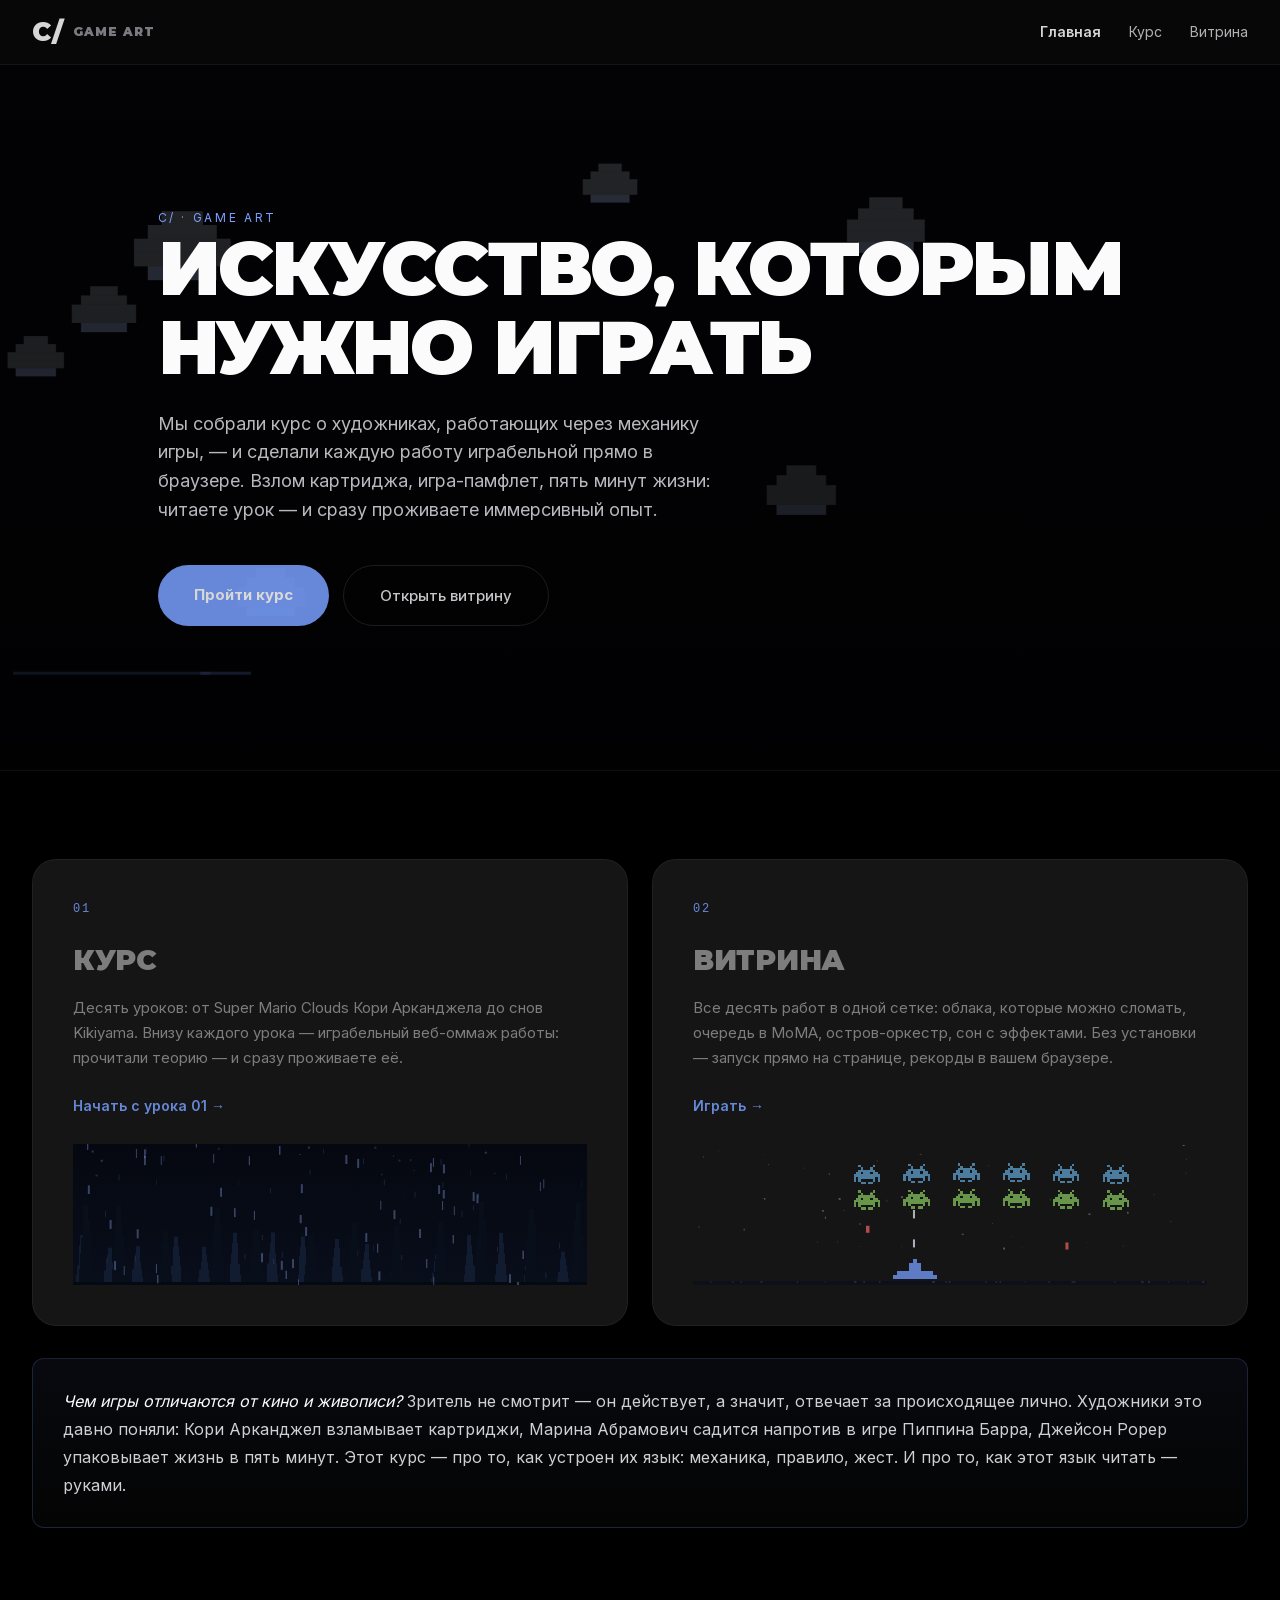
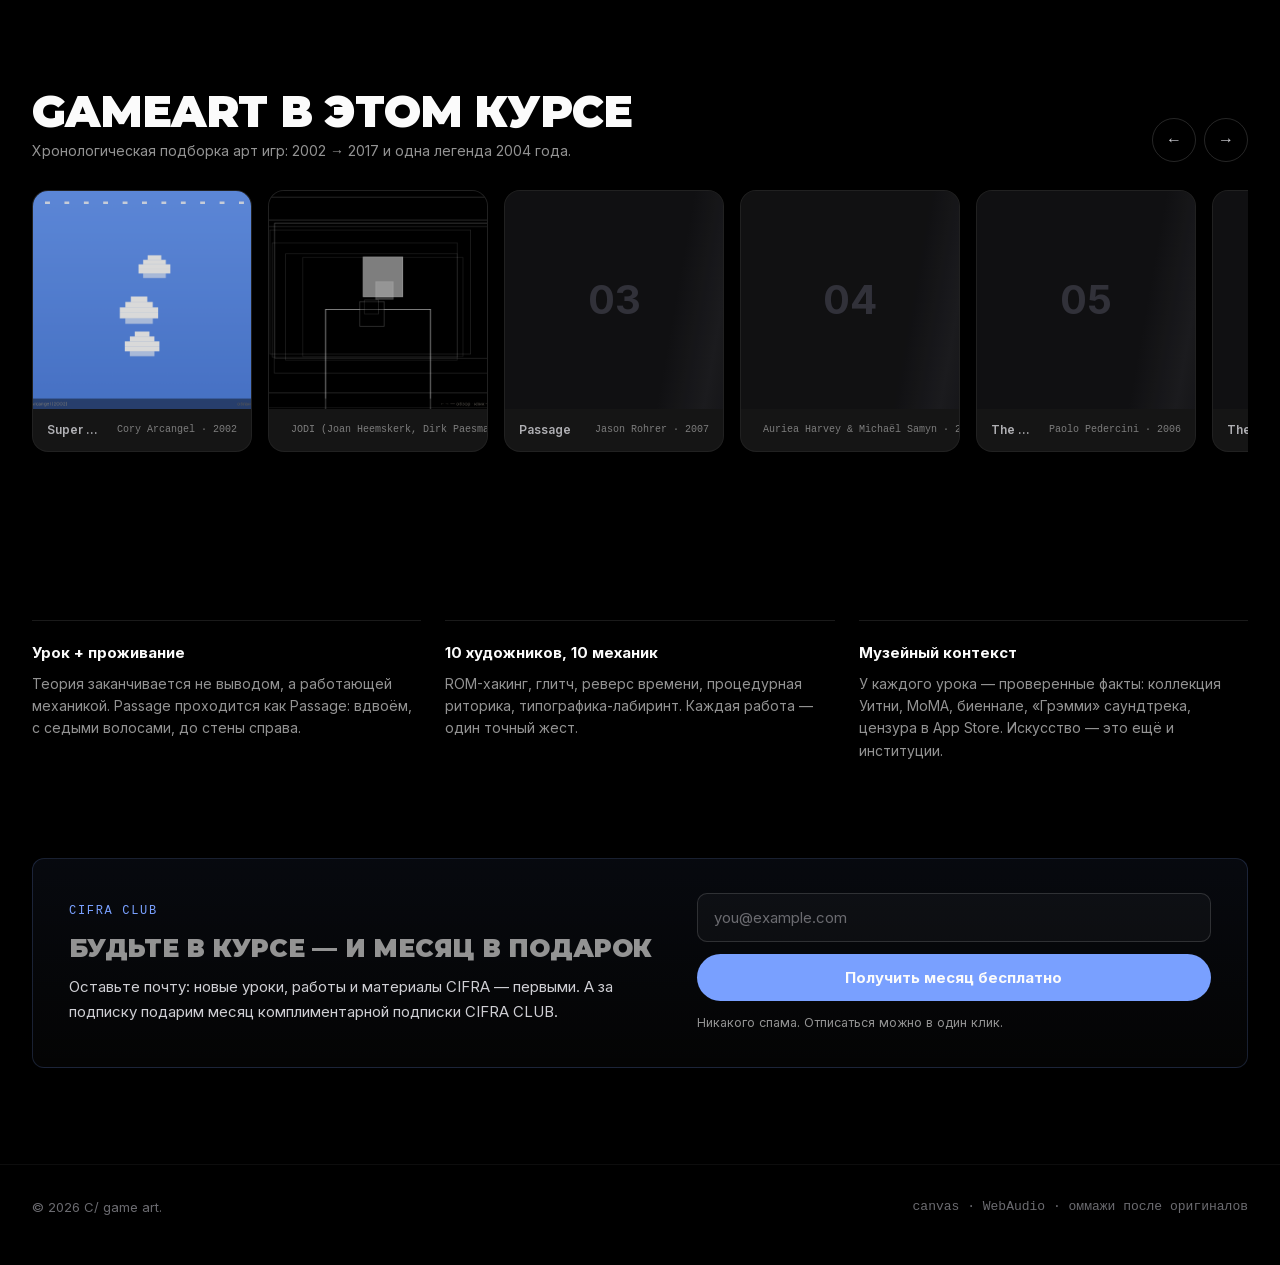
==== commit d2c0cabf: "Главная: заголовок галереи — GameArt в этом курсе" ====
--- a/index.html
+++ b/index.html
@@ -57,7 +57,7 @@
     <section class="landing-gallery">
       <div class="section-head">
         <div>
-          <h2>Игры в курсе</h2>
+          <h2>GameArt в этом курсе</h2>
           <p>Хронологическая подборка арт игр: 2002 → 2017 и одна легенда 2004 года.</p>
         </div>
         <div class="lg-nav">
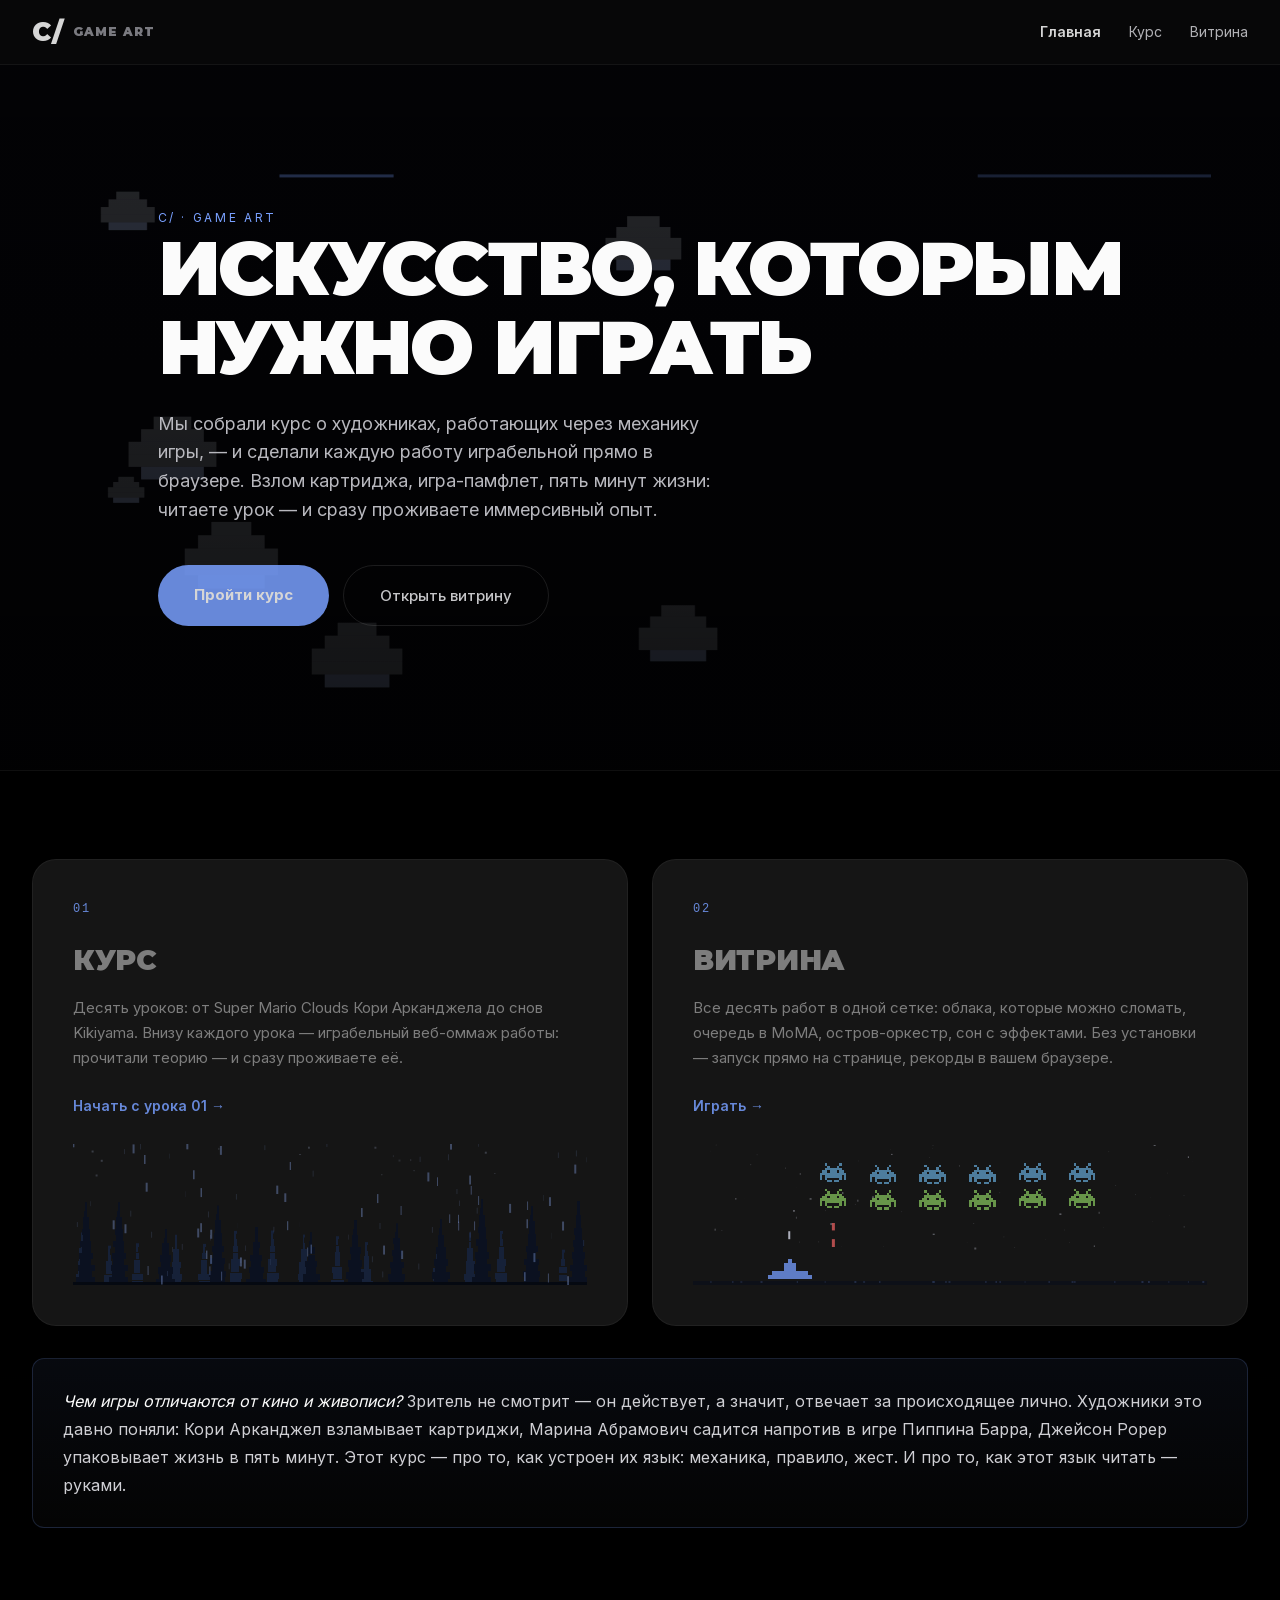
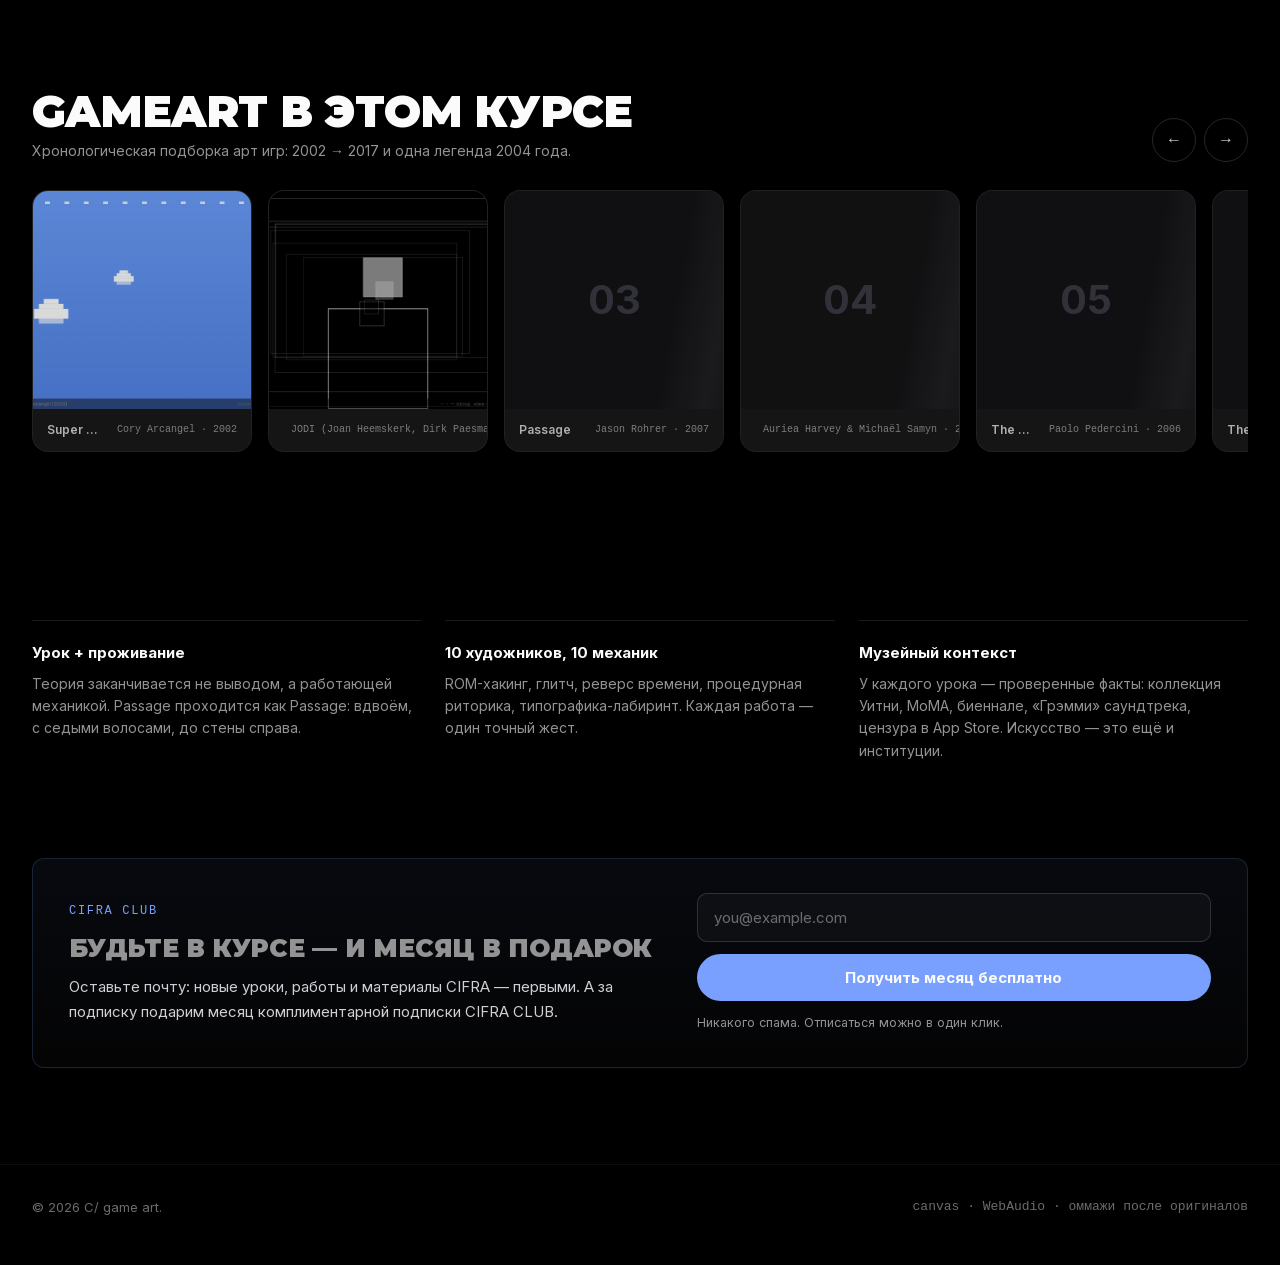
==== commit 67cd979e: "Главная: прозрачное небо, медленный дождь, ярусные ели в карточке Курса" ====
--- a/index.html
+++ b/index.html
@@ -180,12 +180,23 @@
       }
       function pine(ctx, x, baseY, h, w, color) {
         ctx.fillStyle = color;
-        const steps = 5;
-        for (let i = 0; i < steps; i++) {
-          const yy = baseY - h + Math.round((h / steps) * i);
-          const ww = Math.max(2, Math.round(w * (0.3 + 0.7 * (i / steps))));
-          ctx.fillRect(Math.round(x - ww / 2), yy, ww, Math.ceil(h / steps) + 1);
-        }
+        const xi = Math.round(x);
+        const trunkH = Math.max(2, Math.round(h * 0.1));
+        // ствол
+        ctx.fillRect(xi - 1, Math.round(baseY) - trunkH, 3, trunkH + 1);
+        // крона: сужающиеся кверху ярусы с зубцами — силуэт ели
+        const top = Math.round(baseY) - h;
+        const bodyH = h - trunkH;
+        const segs = Math.max(5, Math.round(bodyH / 7));
+        for (let i = 0; i < segs; i++) {
+          const f = i / (segs - 1);
+          const yy = Math.round(top + f * bodyH);
+          const hh = Math.max(2, Math.round(bodyH / segs));
+          let ww = Math.round(w * (0.14 + 0.86 * f));
+          if (i % 2 === 1) ww = Math.max(2, Math.round(ww * 0.74)); // зигзаг краёв
+          ctx.fillRect(xi - (ww >> 1), yy, ww, hh + (i === segs - 1 ? 2 : 1));
+        }
+        ctx.fillRect(xi - 1, top - 3, 3, 4); // остриё
       }
       function bolt(ctx, seed, W, flash) {
         const x0 = 60 + seed * (W - 120);
@@ -205,14 +216,8 @@
         ctx.stroke();
       }
 
-      // 01 Курс: невысокий пиксельный лес, дождь и редкие молнии
+      // 01 Курс: невысокий пиксельный лес, дождь и редкие молнии; небо прозрачное, как на второй карточке
       setup('artCourse', (ctx, W, H, t) => {
-        const sky = ctx.createLinearGradient(0, 0, 0, H);
-        sky.addColorStop(0, '#070a14');
-        sky.addColorStop(1, '#0b1120');
-        ctx.fillStyle = sky;
-        ctx.fillRect(0, 0, W, H);
-
         // вспышка: цикл 9с, молния в последней доле цикла
         const cyc = Math.floor(t / 9);
         const ph = (t % 9) / 9;
@@ -232,23 +237,23 @@
 
         // лес: дальняя и ближняя древесные полосы
         for (let i = 0; i < 17; i++) {
-          pine(ctx, i * 40 + hash(i * 1.7) * 14, H, 38 + hash(i * 2.9) * 30, 16, '#16223a');
+          pine(ctx, i * 40 + hash(i * 1.7) * 14, H, 38 + hash(i * 2.9) * 30, 17, '#1a2742');
         }
         for (let i = 0; i < 12; i++) {
-          pine(ctx, i * 56 + hash(i * 4.3) * 20, H, 62 + hash(i * 6.1) * 46, 20, '#0a1220');
+          pine(ctx, i * 56 + hash(i * 4.3) * 20, H, 62 + hash(i * 6.1) * 46, 24, '#0d1526');
         }
         // земля
         ctx.fillStyle = '#070b14';
         ctx.fillRect(0, H - 4, W, 4);
 
-        // дождь — две глубины, дальняя светлее и медленнее
+        // дождь — две глубины, неторопливый
         for (let layer = 0; layer < 2; layer++) {
           const n = layer ? 60 : 45;
           ctx.fillStyle = layer ? 'rgba(150,180,255,0.4)' : 'rgba(150,180,255,0.16)';
           for (let i = 0; i < n; i++) {
             const k = i + layer * 100;
-            const sp = layer ? 300 : 170;
-            const x = (hash(k * 3.3) * (W + 40) + t * 22) % (W + 40) - 20;
+            const sp = layer ? 150 : 85;
+            const x = (hash(k * 3.3) * (W + 40) + t * 11) % (W + 40) - 20;
             const y = (hash(k * 7.9) * H + t * sp) % (H + 16) - 8;
             ctx.fillRect(x, y, layer ? 2 : 1, layer ? 11 : 7);
           }
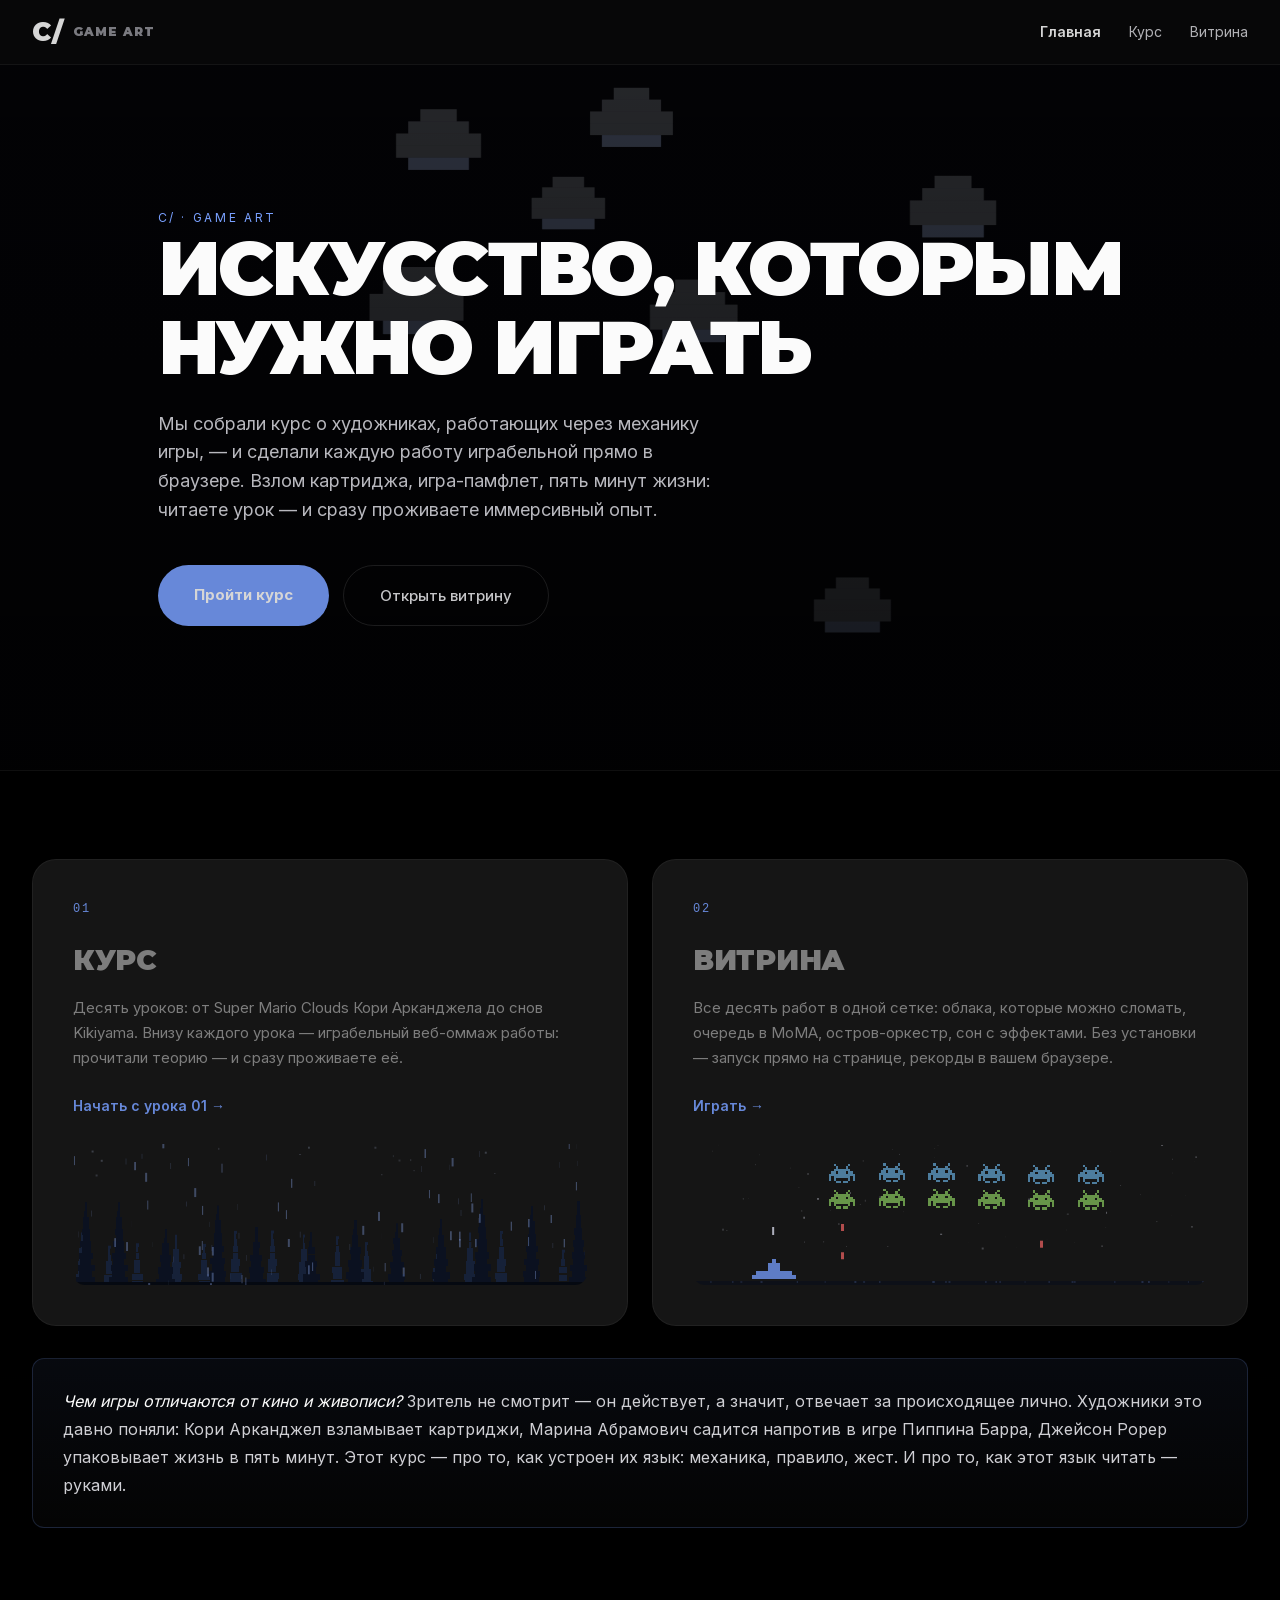
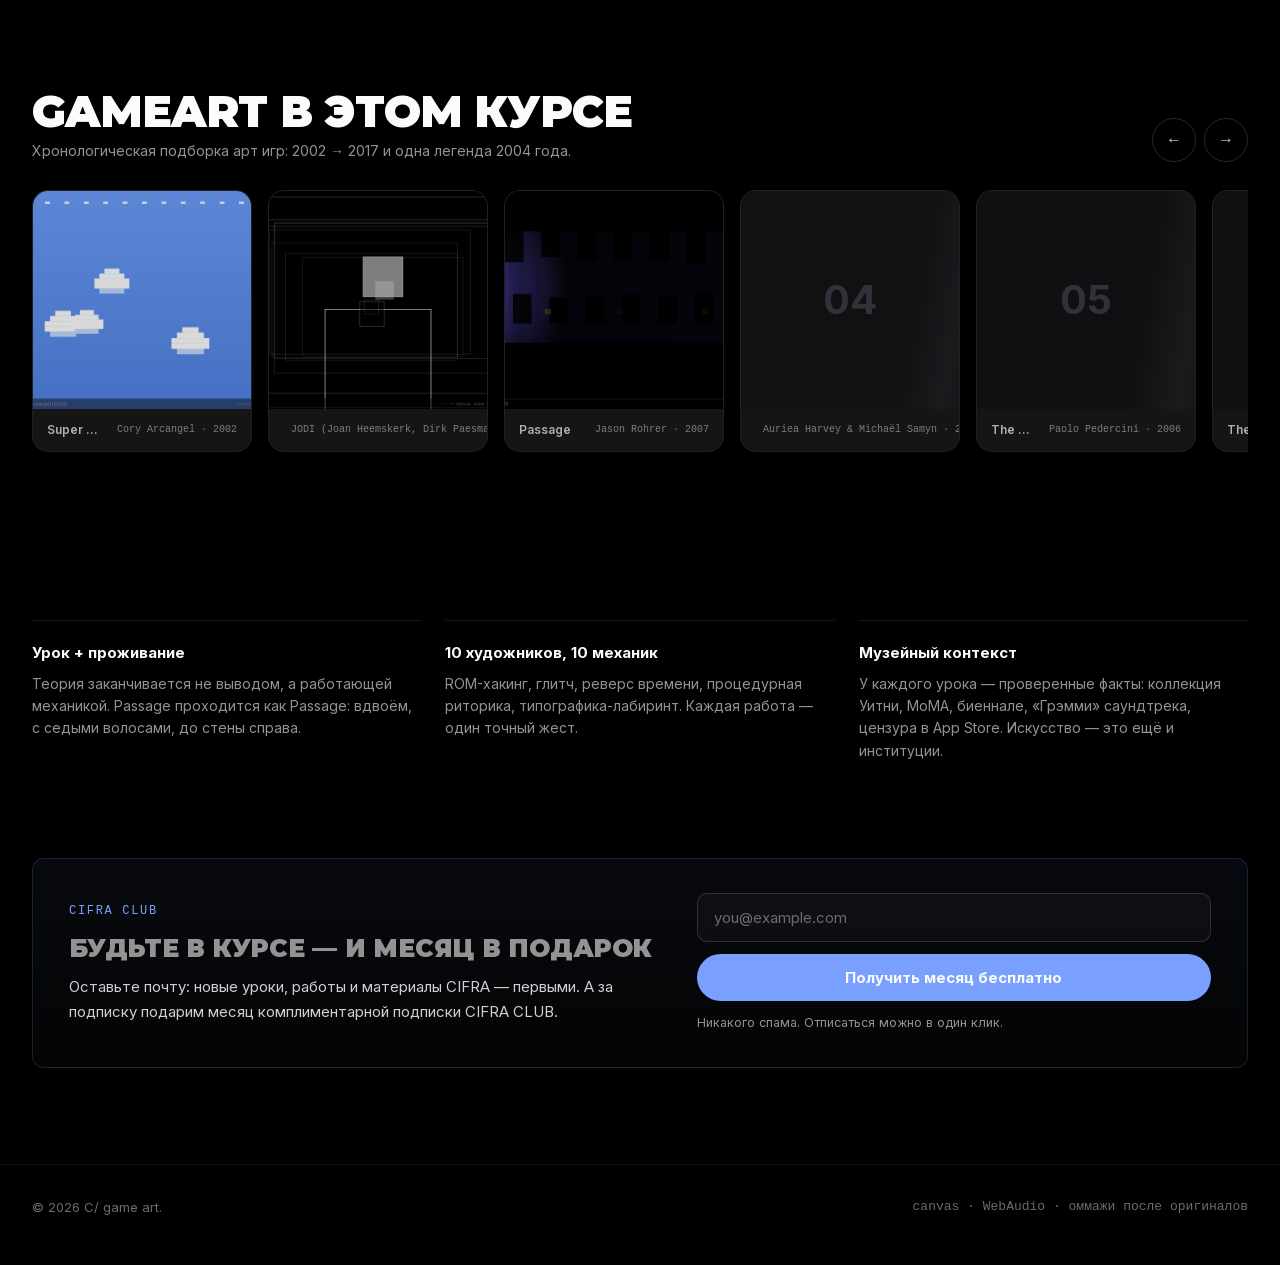
==== commit e578d96c: "Главная: молния без заливки экрана" ====
--- a/index.html
+++ b/index.html
@@ -218,15 +218,15 @@
 
       // 01 Курс: невысокий пиксельный лес, дождь и редкие молнии; небо прозрачное, как на второй карточке
       setup('artCourse', (ctx, W, H, t) => {
-        // вспышка: цикл 9с, молния в последней доле цикла
+        // вспышка: цикл 9с, молния в последней доле цикла; без заливки экрана — только стрела
         const cyc = Math.floor(t / 9);
         const ph = (t % 9) / 9;
         let flash = 0;
         if (ph > 0.88) {
           const u = (ph - 0.88) / 0.12;
-          flash = Math.max(0, Math.sin(u * Math.PI) * (0.6 + 0.4 * Math.sin(u * 34)));
-        }
-        if (flash > 0.25) bolt(ctx, hash(cyc * 7.3), W, flash);
+          flash = Math.max(0, Math.sin(u * Math.PI) * (0.78 + 0.22 * Math.sin(u * 30)));
+        }
+        if (flash > 0.2) bolt(ctx, hash(cyc * 7.3), W, flash);
 
         // тусклые звёзды в просветах неба
         for (let i = 0; i < 14; i++) {
@@ -257,12 +257,6 @@
             const y = (hash(k * 7.9) * H + t * sp) % (H + 16) - 8;
             ctx.fillRect(x, y, layer ? 2 : 1, layer ? 11 : 7);
           }
-        }
-
-        // заливка вспышкой поверх всей сцены
-        if (flash > 0.01) {
-          ctx.fillStyle = 'rgba(205,218,255,' + (flash * 0.22) + ')';
-          ctx.fillRect(0, 0, W, H);
         }
       });
 
--- a/assets/games.css
+++ b/assets/games.css
@@ -224,6 +224,7 @@
   display: block; width: 100%; height: auto;
   margin: 26px auto 0; pointer-events: none;
   image-rendering: pixelated;
+  border-radius: 12px;
 }
 
 @media (max-width: 720px) {
